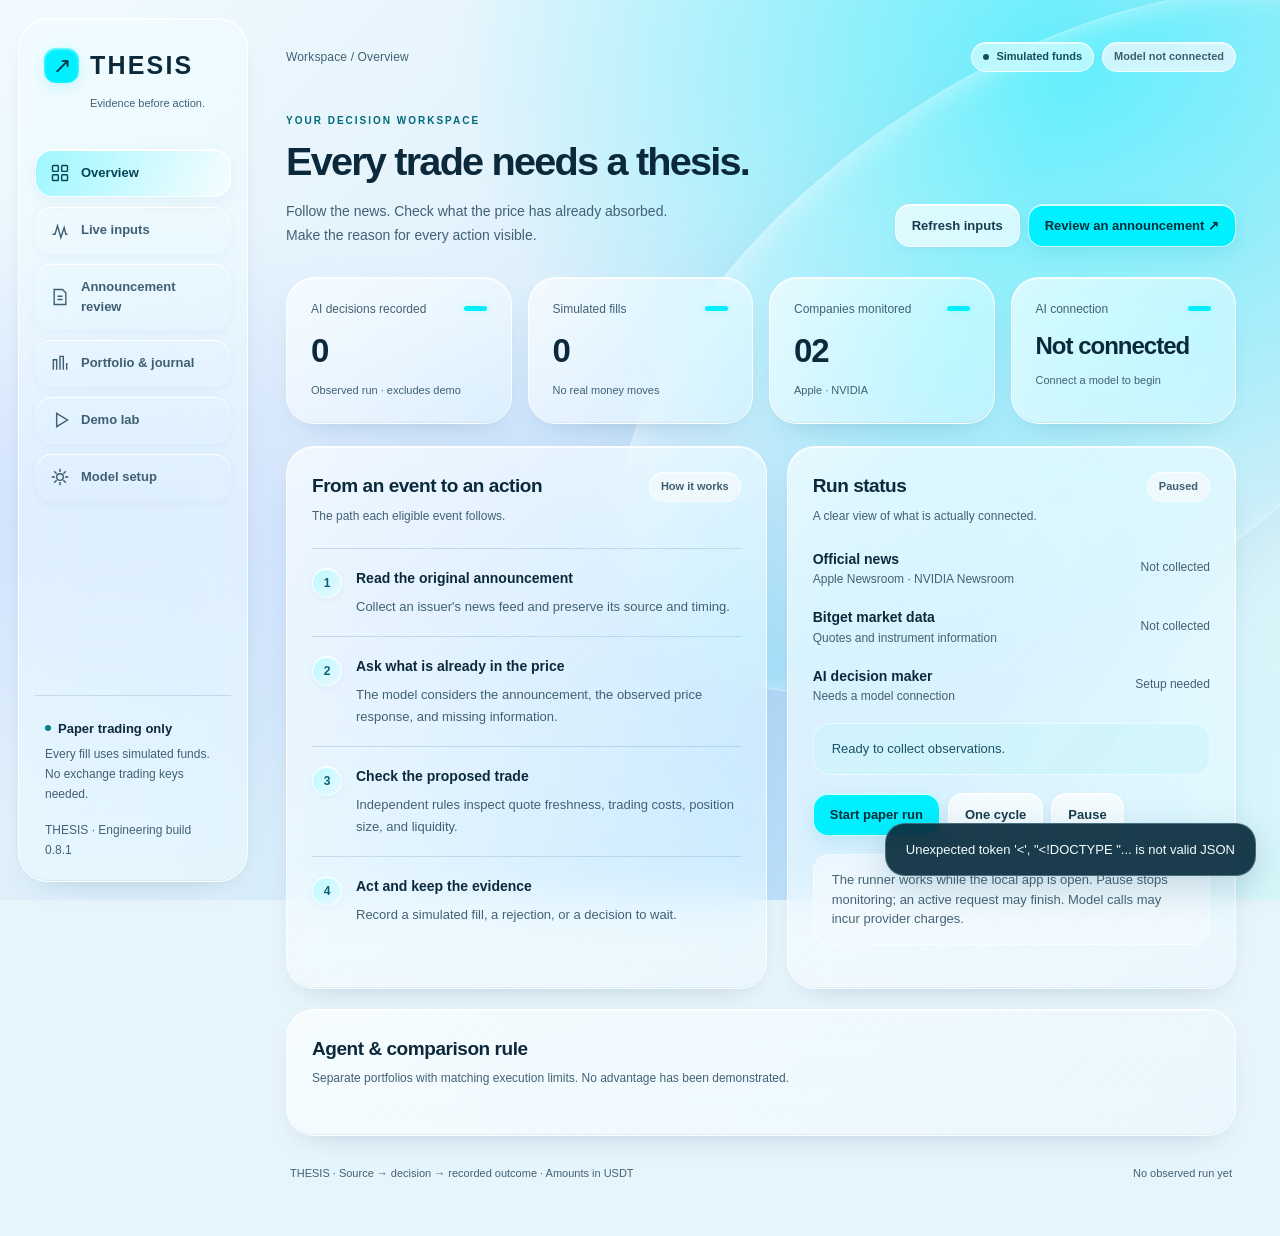
==== interface.html @ ea8057a7 "Publish THESIS 0.8.1 app, tests and setup documentation" ====
<!doctype html>
<html lang="en">
<head>
<meta charset="utf-8"><meta name="viewport" content="width=device-width, initial-scale=1">
<meta name="thesis-token" content="__THESIS_CSRF__">
<title>THESIS · Paper trading workspace</title>
<link rel="stylesheet" href="/research.css">
<link rel="stylesheet" href="/journal.css">
<style>
[hidden]{display:none!important}:root{--bg:#f5f6f2;--card:#fff;--ink:#19362d;--muted:#63756c;--line:#dce4db;--green:#215d47;--soft:#eaf2e7;--lime:#dcecac;--amber:#976214;--amber-bg:#fcf3df;--red:#ad4343;--radius:18px}*{box-sizing:border-box}body{margin:0;background:var(--bg);color:var(--ink);font:15px/1.5 -apple-system,BlinkMacSystemFont,"Segoe UI",sans-serif}button,input{font:inherit}button,a{touch-action:manipulation}button{cursor:pointer;border:1px solid var(--line);background:white;color:var(--ink);border-radius:10px;padding:10px 15px;font-weight:600;transition:background .15s,transform .15s}button:hover{background:var(--soft)}button:active{transform:translateY(1px)}button:disabled{cursor:not-allowed;opacity:.48}button.primary{background:var(--green);color:white;border-color:var(--green)}button.primary:hover{background:#164b38}button:focus-visible,a:focus-visible,input:focus-visible{outline:3px solid #77a976;outline-offset:3px}a{color:var(--green)}.shell{display:grid;grid-template-columns:226px minmax(0,1fr);min-height:100vh}.sidebar{padding:33px 21px;border-right:1px solid var(--line);display:flex;flex-direction:column;position:sticky;top:0;height:100vh;background:#f9faf6}.brand{font-size:26px;font-weight:800;letter-spacing:2px;display:flex;gap:10px;align-items:center}.brandmark{height:30px;width:30px;background:var(--green);border-radius:9px;display:grid;place-items:center;color:var(--lime);font-size:22px;font-weight:400;letter-spacing:-4px;padding-right:4px}.tagline{color:var(--muted);font-size:12px;margin:8px 0 43px 41px}.nav{display:flex;flex-direction:column;gap:8px}.nav button{display:flex;align-items:center;gap:11px;text-align:left;border:0;background:transparent;color:var(--muted);padding:12px}.nav button.active{background:var(--soft);color:var(--green)}.nav svg{width:19px;height:19px;fill:none;stroke:currentColor;stroke-width:1.7}.side-bottom{margin-top:auto;border-top:1px solid var(--line);padding-top:20px;font-size:12px;color:var(--muted)}.side-bottom strong{display:block;color:var(--ink);font-size:13px;margin-bottom:6px}.main{padding:29px 40px 45px;max-width:1500px;width:100%;margin:auto}.topbar{display:flex;justify-content:space-between;align-items:center;gap:15px;margin-bottom:32px;font-size:13px}.crumb{color:var(--muted)}.pills{display:flex;gap:9px;align-items:center;flex-wrap:wrap}.pill{display:inline-flex;align-items:center;gap:7px;padding:6px 10px;border-radius:99px;background:var(--soft);font-size:12px;font-weight:600;white-space:nowrap}.pill.neutral{background:#e9edE7;color:var(--muted)}.pill.warning{background:var(--amber-bg);color:var(--amber)}.dot{width:6px;height:6px;border-radius:50%;background:currentColor}.hero{display:flex;justify-content:space-between;align-items:flex-end;gap:24px;margin-bottom:28px}.eyebrow{font-size:11px;letter-spacing:1.5px;font-weight:700;text-transform:uppercase;color:var(--green);margin-bottom:9px}h1{font-size:34px;letter-spacing:-1.1px;line-height:1.15;margin:0 0 12px;font-weight:650}h2{font-size:18px;margin:0 0 6px;font-weight:650;letter-spacing:-.3px}h3{font-size:14px;margin:0 0 7px}p{margin:0}.sub{color:var(--muted);font-size:14px;max-width:660px}.actions{display:flex;gap:8px;flex-wrap:wrap}.grid{display:grid;gap:18px}.stats{grid-template-columns:repeat(4,minmax(0,1fr));margin-bottom:22px}.card{background:var(--card);border:1px solid var(--line);border-radius:var(--radius);padding:23px}.stat-label{font-size:12px;color:var(--muted);margin-bottom:11px}.stat-value{font-size:27px;letter-spacing:-.8px;line-height:1.1;font-weight:600}.stat-foot{color:var(--muted);font-size:11px;margin-top:10px}.two-col{grid-template-columns:1.1fr 1fr}.panel-title{display:flex;justify-content:space-between;align-items:flex-start;gap:12px;margin-bottom:20px}.small{font-size:12px;color:var(--muted)}.step{display:grid;grid-template-columns:30px 1fr;gap:12px;padding:15px 0;border-top:1px solid var(--line)}.step:first-of-type{border-top:0}.step-number{border-radius:50%;background:var(--soft);font-size:12px;width:26px;height:26px;display:grid;place-items:center;color:var(--green);font-weight:700}.step p{color:var(--muted);font-size:13px}.notice{background:var(--soft);padding:15px 18px;border-radius:12px;color:var(--green);font-size:13px;margin:18px 0}.notice.warning{color:var(--amber);background:var(--amber-bg)}.notice.plain{background:#f5f6f2;color:var(--muted)}.empty{padding:27px 12px;text-align:center;color:var(--muted);font-size:13px}.empty strong{color:var(--ink);display:block;font-size:15px;margin-bottom:7px}.divider{height:1px;background:var(--line);margin:18px 0}.inline-list{display:flex;flex-direction:column;gap:14px}.list-row{display:flex;justify-content:space-between;gap:15px;align-items:center}.list-row strong{font-size:14px}.list-row p{font-size:12px;color:var(--muted)}.tab-content{display:none}.tab-content.active{display:block}.market-grid{grid-template-columns:repeat(2,minmax(0,1fr));margin-bottom:20px}.market-name{display:flex;align-items:center;gap:12px}.ticker-icon{width:38px;height:38px;background:var(--soft);display:grid;place-items:center;border-radius:11px;font-size:15px;font-weight:700}.quote-row{display:flex;justify-content:space-between;margin:20px 0}.quote-label{font-size:11px;color:var(--muted);display:block}.quote-price{font-size:25px;letter-spacing:-.7px}.feed-item{display:grid;grid-template-columns:90px 1fr auto;gap:15px;padding:18px 0;border-top:1px solid var(--line);align-items:start}.feed-item a{font-size:14px;font-weight:600;text-decoration:none}.feed-item a:hover{text-decoration:underline}.feed-item p{font-size:12px;color:var(--muted);margin-top:4px}.feed-time{font-size:11px;color:var(--muted);text-align:right;max-width:140px}.demo-layout{grid-template-columns:270px minmax(0,1fr)}.scenario-list{padding:12px;align-self:start}.scenario{width:100%;text-align:left;background:transparent;border:0;border-radius:12px;padding:15px;margin-bottom:4px;display:flex;gap:12px;align-items:flex-start;font-weight:400}.scenario.active{background:var(--soft)}.scenario-index{color:var(--muted);font-size:11px;margin-top:3px}.scenario strong{font-size:13px;display:block}.scenario span.state{font-size:11px;color:var(--muted)}.demo-detail{min-height:430px}.decision-head{display:flex;gap:10px;align-items:center;margin:18px 0}.decision-word{font-size:33px;letter-spacing:-1px;font-weight:650}.demo-note{font-size:14px;color:var(--muted);max-width:630px}.evidence-line{border-top:1px solid var(--line);padding:15px 0;display:grid;grid-template-columns:125px 1fr;gap:18px;font-size:13px}.evidence-line .label{color:var(--muted)}.demo-metrics{grid-template-columns:repeat(3,minmax(0,1fr));margin-top:18px}.metric-mini{background:#f7f9f4;border-radius:12px;padding:16px}.metric-mini span{display:block;color:var(--muted);font-size:11px;margin-bottom:6px}.metric-mini strong{font-size:19px;font-weight:600;letter-spacing:-.4px}.setup-grid{grid-template-columns:1.1fr .9fr}.field{margin:19px 0}.field label{display:block;font-size:13px;font-weight:600;margin-bottom:7px}.field input{width:100%;background:#fafbf8;border:1px solid var(--line);border-radius:10px;padding:12px 13px;color:var(--ink);font-size:13px}.field small{display:block;margin-top:6px;color:var(--muted);font-size:11px}.help-list{padding-left:20px;margin:17px 0;color:var(--muted);font-size:13px}.help-list li{margin:13px 0}.table-wrap{overflow:auto}table{width:100%;border-collapse:collapse;font-size:12px}th{text-align:left;color:var(--muted);font-weight:500;padding:12px 8px;border-bottom:1px solid var(--line)}td{padding:14px 8px;border-bottom:1px solid #eef1ec}tbody tr:last-child td{border-bottom:0}code{font-size:12px;background:var(--soft);padding:3px 6px;border-radius:5px;overflow-wrap:anywhere}.footer{margin-top:27px;font-size:11px;display:flex;justify-content:space-between;gap:20px;color:var(--muted)}#toast{position:fixed;bottom:24px;right:24px;background:var(--ink);color:white;border-radius:13px;max-width:420px;padding:16px 20px;box-shadow:0 8px 40px #102f2422;display:none;z-index:4;font-size:13px}.connection-state{display:flex;align-items:center;gap:10px}.spinner{width:13px;height:13px;border:2px solid var(--line);border-top-color:var(--green);border-radius:50%;animation:spin .8s linear infinite}@keyframes spin{to{transform:rotate(360deg)}}@media(max-width:1100px){.shell{grid-template-columns:190px 1fr}.main{padding:25px}.sidebar{padding:30px 14px}.hero{align-items:flex-start;flex-direction:column}.stats{grid-template-columns:repeat(2,1fr)}.demo-layout{grid-template-columns:230px minmax(0,1fr)}.two-col,.setup-grid{grid-template-columns:1fr}}@media(max-width:760px){.shell{display:block}.sidebar{height:auto;position:static;padding:18px;border-right:0;border-bottom:1px solid var(--line)}.brand{font-size:22px}.tagline,.side-bottom{display:none}.nav{flex-direction:row;margin-top:15px;overflow:auto}.nav button{padding:9px 12px;white-space:nowrap;font-size:12px}.nav svg{display:none}.main{padding:22px 17px}.topbar{margin-bottom:25px}.crumb{display:none}h1{font-size:29px}.card{padding:18px}.market-grid,.demo-layout{grid-template-columns:1fr}.scenario-list{display:flex;overflow:auto;padding:7px}.scenario{min-width:180px;margin:0}.feed-item{grid-template-columns:1fr;gap:6px}.feed-time{text-align:left;max-width:none}.demo-metrics{grid-template-columns:1fr 1fr}.evidence-line{grid-template-columns:100px 1fr}.footer{flex-direction:column;gap:8px}.stat-value{font-size:23px}}@media(prefers-reduced-motion:reduce){*{animation:none!important;transition:none!important}}
</style>
<style id="thesis-liquid-glass">
/* THESIS 0.6.3 — Bitget cyan / liquid glass presentation layer. */
:root {
  color-scheme: light;
  --brand-cyan: #00f0ff;
  --bg: #e6f4fb;
  --card: #edf8fc;
  --ink: #0c293b;
  --muted: #426174;
  --line: rgba(53, 109, 142, .19);
  --green: #006b7d;
  --soft: rgba(0, 240, 255, .10);
  --lime: #00f0ff;
  --amber: #805012;
  --amber-bg: #fff3d8;
  --red: #a83349;
  --radius: 28px;
  --glass-shadow: 0 12px 32px -22px rgba(15, 74, 111, .40),
                  inset 0 1px 0 rgba(255, 255, 255, .95),
                  inset 0 -1px 0 rgba(120, 169, 191, .15);
}
html { min-height: 100%; scroll-behavior: smooth; overflow-x: clip; }
body { position: relative; isolation: isolate; min-height: 100vh; background: var(--bg); -webkit-font-smoothing: antialiased; }
body::before {
  content: ""; position: fixed; inset: 0; z-index: -2; pointer-events: none;
  background:
    radial-gradient(ellipse at 82% 5%, rgba(0,240,255,.52) 0, transparent 40%),
    radial-gradient(ellipse at 58% 84%, rgba(108,172,249,.35) 0, transparent 52%),
    radial-gradient(ellipse at 5% 58%, rgba(188,207,255,.48) 0, transparent 42%),
    linear-gradient(135deg, #f2fbff 0%, #dceefa 46%, #d8f7fa 100%);
}
body::after {
  content: ""; position: fixed; width: 76vw; height: 42vw;
  left: 44vw; top: 8vh; border-radius: 50%; transform: rotate(-34deg);
  border: 1px solid rgba(255,255,255,.50);
  background: linear-gradient(150deg, rgba(255,255,255,.39), rgba(0,240,255,.10) 40%, rgba(76,157,239,.10));
  box-shadow: inset 0 4px 28px rgba(255,255,255,.40), 0 18px 70px rgba(87,171,210,.15);
  z-index: -1; pointer-events: none;
}
::selection { background: #9afaff; color: #002735; }
.shell { padding: 18px; grid-template-columns: 230px minmax(0,1fr); gap: 12px; }
.sidebar {
  top: 18px; height: calc(100vh - 36px); padding: 28px 16px 20px;
  border: 1px solid rgba(255,255,255,.86); border-radius: 30px;
  background: #edf8fc; box-shadow: var(--glass-shadow); overflow-y: auto;
}
.brand { font-size: 25px; letter-spacing: 2.2px; padding: 0 8px; }
.brandmark {
  width: 37px; height: 37px; border-radius: 13px; padding: 0 3px 0 0;
  color: #003446; background: var(--brand-cyan); letter-spacing: -3px;
  border: 1px solid rgba(255,255,255,.82);
  box-shadow: inset 0 1px 3px #ffffffb0, 0 5px 15px #00c9df25;
}
.tagline { margin: 10px 0 38px 55px; font-size: 11px; }
.nav { gap: 9px; }
.nav button {
  min-height: 48px; padding: 13px 14px; border-radius: 17px;
  border: 1px solid transparent; font-size: 13px; color: #405f72;
  transition: background .16s, box-shadow .16s, color .16s;
}
.nav button:hover { background: rgba(255,255,255,.42); color: var(--ink); }
.nav button.active {
  background: linear-gradient(115deg, rgba(0,240,255,.34), rgba(255,255,255,.55));
  color: #064456; border-color: rgba(255,255,255,.94);
  box-shadow: 0 5px 15px #528dac16, inset 0 1px 0 #fff;
}
.nav svg { width: 20px; height: 20px; flex-shrink: 0; }
.side-bottom { margin-top: auto; padding: 22px 10px 0; line-height: 1.65; }
.side-bottom strong::before { content: ""; display: inline-block; width: 6px; height: 6px; background: #007e8a; border-radius: 50%; margin: 0 7px 2px 0; }
.main { min-width: 0; padding: 20px 26px 34px; max-width: 1500px; align-self: start; }
.topbar { margin: 0 0 37px; min-height: 38px; }
.crumb { font-size: 12px; letter-spacing: .15px; }
.pills { gap: 8px; }
.pill {
  background: rgba(215,252,255,.70); color: #164d5d;
  border: 1px solid rgba(255,255,255,.80); box-shadow: inset 0 1px 0 #ffffff90;
  padding: 6px 11px; font-size: 11px; line-height: 1.4;
}
.pill.neutral { background: rgba(240,248,253,.74); color: #405e71; }
.pill.warning { background: #fff0d2; color: #805012; border-color: #fff9e9; }
.hero { margin-bottom: 30px; gap: 22px; }
.hero .actions { flex-shrink: 0; }
.hero > div:first-child { min-width: 0; }
.eyebrow { color: #00697b; letter-spacing: 2px; font-size: 10px; margin-bottom: 12px; }
h1 { font-size: clamp(32px, 3.1vw, 47px); font-weight: 700; letter-spacing: -1.8px; line-height: 1.08; margin-bottom: 17px; }
h2 { font-size: 19px; font-weight: 650; letter-spacing: -.45px; }
h3 { font-weight: 650; }
.sub { line-height: 1.7; font-size: 14px; }
button {
  min-height: 43px; border: 1px solid rgba(255,255,255,.90); border-radius: 15px;
  background: rgba(255,255,255,.67); color: #163b4e;
  padding: 11px 16px; font-size: 13px;
  box-shadow: 0 3px 9px #2b648b0d, inset 0 1px 0 #fff;
  transition: background .16s, box-shadow .16s, transform .16s;
}
button:hover { background: rgba(255,255,255,.93); box-shadow: 0 5px 14px #2b648b16, inset 0 1px 0 #fff; }
button.primary {
  background: var(--brand-cyan); color: #002e3c; border-color: rgba(255,255,255,.78);
  box-shadow: 0 6px 20px #00a8bd26, inset 0 1px 0 #ffffffdd;
}
button.primary:hover { background: #65f6ff; box-shadow: 0 8px 24px #00b9ce38, inset 0 1px 0 white; }
button:disabled { opacity: .53; box-shadow: none; }
button:focus-visible, a:focus-visible, input:focus-visible, select:focus-visible,
.review-picker select:focus-visible, summary:focus-visible {
  outline: 3px solid #007b98; outline-offset: 4px;
}
.card {
  min-width: 0;
  background: var(--card); border: 1px solid rgba(255,255,255,.84);
  padding: 25px; border-radius: var(--radius); box-shadow: var(--glass-shadow);
}
.stats { gap: 16px; margin-bottom: 22px; }
.stats .card { padding: 22px 24px; min-height: 147px; position: relative; }
.stats .card::after {
  content: ""; width: 23px; height: 5px; border-radius: 9px; position: absolute;
  right: 24px; top: 28px; background: var(--brand-cyan);
  box-shadow: 0 0 0 4px #00f0ff0a;
}
.stat-label { font-size: 12px; margin-bottom: 15px; padding-right: 32px; }
.stat-value { font-size: 33px; font-weight: 650; letter-spacing: -1px; font-variant-numeric: tabular-nums; }
.stat-foot { font-size: 11px; margin-top: 12px; }
.two-col { grid-template-columns: 1.07fr 1fr; gap: 20px; }
.panel-title { margin-bottom: 21px; }
.step { padding: 19px 0; grid-template-columns: 32px 1fr; gap: 12px; }
.step:last-child { padding-bottom: 2px; }
.step-number {
  width: 30px; height: 30px; border: 1px solid #ffffffd9;
  background: linear-gradient(135deg,#a8faffc0,#eafaffb3); color: #086277;
  box-shadow: inset 0 1px 0 white,0 2px 7px #1260830d;
}
.step p { line-height: 1.65; }
.notice { border: 1px solid #ffffff92; background: #c8f5fa91; border-radius: 17px; color: #19536a; }
.notice.plain { background: rgba(244,250,255,.66); color: #476375; }
.notice.warning, .review-error { background: #fff3dc; color: var(--amber); border-color: #fff8e9; }
.list-row { gap: 18px; }
.inline-list { gap: 18px; }
.small { line-height: 1.65; }
.empty { line-height: 1.7; }
.ticker-icon {
  width: 44px; height: 44px; border-radius: 16px; color: #0a5366;
  background: linear-gradient(140deg, #d6fdff, #ffffff91); border: 1px solid #ffffffdb;
  box-shadow: inset 0 1px 0 white, 0 3px 12px #207da012;
}
.quote-price { font-size: 29px; font-weight: 600; font-variant-numeric: tabular-nums; }
.feed-item a { color: #075d75; }
.feed-item { padding: 20px 0; }
.scenario-list { padding: 10px; }
.scenario { border: 1px solid transparent; box-shadow: none; border-radius: 19px; }
.scenario.active { background: #c4f9ff90; border-color: white; box-shadow: inset 0 1px 0 white; }
.scenario:hover { background: #ffffff90; }
.metric-mini { border: 1px solid #ffffffc4; background: #f0faff86; border-radius: 18px; }
.field input, .review-picker select, .journal-filters select {
  border-radius: 15px; border: 1px solid #aac9db; background: rgba(251,254,255,.81);
  box-shadow: inset 0 2px 4px #27688b05, 0 1px 0 #ffffffb3; color: var(--ink);
}
.field input { padding: 13px 15px; }
select option { color: #0c293b; background: #f6fcff; }
input::placeholder { color: #547186; opacity: 1; }
input:disabled { color: #526c7b; opacity: .8; }
th { color: #405f72; font-size: 11px; letter-spacing: .2px; }
td { border-bottom-color: var(--line); }
tbody tr:hover { background: rgba(232,253,255,.38); }
code { background: #e0f5fb; color: #164257; }
.table-wrap { border-radius: 14px; }
.review-layout { gap: 20px; }
.review-result { padding: 0; }
.review-result-top {
  padding: 29px; background: linear-gradient(125deg,rgba(164,249,255,.40),rgba(247,253,255,.52));
  border-bottom-color: rgba(255,255,255,.95);
}
.review-result-top h2 { font-size: 28px; margin: 15px 0 12px; letter-spacing: -.8px; }
.review-result-body { padding: 28px; }
.review-fact { background: #ffffff63; border: 1px solid #ffffffd9; border-radius: 19px; padding: 17px; }
.review-fact strong { font-size: 25px; font-variant-numeric: tabular-nums; }
.review-history { padding: 23px 18px; }
.review-history button { border: 1px solid #ffffffdb; border-radius: 17px; background: #ffffff63; box-shadow: inset 0 1px 0 white; padding: 15px 13px; }
.review-history button.selected { background: linear-gradient(130deg,#99f7ff69,#eefaffb0); border-color: #54d7e4; }
.review-excerpt { background: #e2faff91; border-left: 3px solid #0095a8; border-radius: 0 14px 14px 0; padding: 16px 18px; }
.review-refs a { background: #c7f5fa; color: #065369; border-radius: 7px; padding: 3px 7px; }
.review-challenge { background: #fff7e7; border-color: #e9d6b8; border-radius: 18px; }
.review-check .check-pass { color: #007585; }
.review-empty { padding: 32px; }
.review-empty-steps { color: #006b7d; }
.review-details summary { padding: 5px 0; }
.journal-filters { gap: 18px; margin-top: 8px; }
.journal-equity { font-size: 37px; font-variant-numeric: tabular-nums; }
.journal-body pre { background: #e8f6fc; }
.footer { font-size: 11px; padding: 2px 4px; }
#toast { background: #092c3deb; border: 1px solid #84bac766; color: #f3fdff; border-radius: 20px; box-shadow: 0 12px 36px #0a466130; }
.spinner { border-color: #bedfe8; border-top-color: #007b90; }
@supports ((backdrop-filter: blur(1px)) or (-webkit-backdrop-filter: blur(1px))) {
  .sidebar { background: rgba(246,253,255,.43); -webkit-backdrop-filter: blur(30px) saturate(1.45); backdrop-filter: blur(30px) saturate(1.45); }
  .card { background: linear-gradient(135deg,rgba(255,255,255,.67),rgba(244,252,255,.38)); -webkit-backdrop-filter: blur(22px) saturate(1.3); backdrop-filter: blur(22px) saturate(1.3); }
  .pill { -webkit-backdrop-filter: blur(12px); backdrop-filter: blur(12px); }
}
@media (min-width:1600px) { .main { padding: 23px 38px 42px; } .hero { margin-top: 9px; margin-bottom: 34px; } }
@media (max-width:1200px) {
  .shell { grid-template-columns: 210px minmax(0,1fr); gap: 4px; }
  .main { padding: 18px 20px 30px; }
  .hero { flex-direction: column; align-items: flex-start; gap: 18px; }
  h1 { font-size: 38px; }
  .tagline { margin-left: 50px; }
  .brand { padding: 0 3px; }
}
@media (max-width:1100px) {
  .two-col { grid-template-columns: 1fr; }
  .stats { grid-template-columns: repeat(2,minmax(0,1fr)); }
  .stats .card { min-height: 135px; }
}
@media (max-width:760px) {
  body::after { width: 110vw; height: 130vw; left: 35vw; top: 18vh; }
  .shell { display: block; padding: 12px; }
  .sidebar { position: relative; top: 0; height: auto; padding: 17px 14px 10px; border-radius: 25px; overflow: hidden; }
  .brand { font-size: 22px; padding: 0 5px; }
  .brandmark { width: 32px; height: 32px; border-radius: 11px; }
  .nav { flex-direction: row; margin-top: 15px; gap: 6px; padding: 0 1px 6px; overflow-x: auto; scrollbar-width: thin; }
  .nav button, .nav button[data-tab=research] { min-height: 40px; padding: 10px 13px; font-size: 12px; border-radius: 14px; flex-shrink: 0; }
  .nav svg { display: none; }
  .main { padding: 24px 3px 25px; }
  .topbar { margin-bottom: 26px; }
  .pills { gap: 6px; }
  .pill { font-size: 10px; padding: 6px 9px; }
  .hero { gap: 18px; margin-bottom: 23px; }
  h1 { font-size: 34px; line-height: 1.12; letter-spacing: -1.3px; }
  .eyebrow { letter-spacing: 1.5px; font-size: 9px; }
  .sub { font-size: 13px; }
  .actions { gap: 8px; }
  button { font-size: 12px; padding: 11px 14px; }
  .card { padding: 20px; border-radius: 25px; }
  .stats { gap: 12px; }
  .stats .card { padding: 18px 17px; min-height: 137px; }
  .stats .card::after { width: 14px; right: 17px; top: 24px; height: 4px; }
  .stat-label { font-size: 11px; padding-right: 18px; min-height: 32px; margin-bottom: 6px; }
  .stat-value { font-size: 29px; }
  #model-state { font-size: 20px !important; overflow-wrap: anywhere; }
  .stat-foot { font-size: 10px; }
  .market-grid, .demo-layout { grid-template-columns: 1fr; }
  .scenario-list { padding: 8px; }
  .scenario { min-width: 180px; }
  .review-empty { padding: 24px; }
  .review-result { padding: 0; }
  .review-result-top, .review-result-body { padding: 21px; }
  .review-result-top h2 { font-size: 25px; }
  .review-fact { padding: 16px; }
  .review-facts { grid-template-columns: 1fr; }
  .review-picker { flex-direction: column; }
  .review-picker select { width: 100%; }
  .review-history { padding: 20px; }
  .feed-item { grid-template-columns: 1fr; }
  .journal-filters select { width: 100%; }
  .journal-filters label { flex: 1; min-width: 140px; }
  .journal-equity { font-size: 32px; }
  #toast { left: 16px; right: 16px; bottom: 16px; max-width: none; }
}
@media (prefers-reduced-transparency: reduce) {
  body::before, body::after { display: none; }
  .sidebar, .card, .pill { -webkit-backdrop-filter: none; backdrop-filter: none; background: #f3faff; }
  .nav button.active { background: #b8f8ff; }
}
@media (prefers-reduced-motion: reduce) { html { scroll-behavior: auto; } }
@media (forced-colors: active) {
  body::before, body::after, .stats .card::after { display: none; }
  .sidebar, .card, .pill, button { box-shadow: none; -webkit-backdrop-filter: none; backdrop-filter: none; border: 1px solid CanvasText; }
}

</style>
<style id="thesis-search-and-buttons">
/* Announcement search and tactile controls — THESIS 0.6.4. */
.review-search-form { margin: 18px 0 20px; }
.review-search-form > label { display: block; margin-bottom: 8px; }
.review-search-row { display: flex; flex-wrap: wrap; gap: 10px; align-items: stretch; }
.review-search-field { display: flex; align-items: center; gap: 10px; flex: 1 1 260px; min-width: 0; padding: 0 14px; border: 1px solid #aac9db; border-radius: 16px; background: rgba(251,254,255,.81); box-shadow: inset 0 2px 4px #27688b05, 0 1px 0 #ffffffb3; }
.review-search-field svg { width: 18px; height: 18px; flex-shrink: 0; fill: none; stroke: #426174; stroke-width: 1.8; stroke-linecap: round; }
.review-search-field input { width: 100%; min-width: 0; min-height: 47px; padding: 12px 0; border: 0; border-radius: 6px; background: transparent; color: var(--ink); font: inherit; font-size: 14px; }
.review-search-field:focus-within { border-color: #007b98; box-shadow: 0 0 0 3px #00bbd127; }
.review-search-field input:focus-visible { outline: 2px solid #007b98; outline-offset: 2px; }
#review-search-status { margin-top: 9px; }
button { transition: transform .16s ease, box-shadow .16s ease, background .16s ease; }
.nav button { transition: transform .16s ease, box-shadow .16s ease, background .16s ease, color .16s ease; }
button:not(:disabled):focus-visible { box-shadow: 0 6px 15px rgba(10,76,104,.20), inset 0 1px 0 rgba(255,255,255,.92); }
@media (hover: hover) and (pointer: fine) {
  button:not(:disabled):hover { transform: translateY(-3px); box-shadow: 0 9px 18px -5px rgba(10,76,104,.30), 0 3px 6px rgba(10,76,104,.08), inset 0 1px 0 rgba(255,255,255,.98); }
  button.primary:not(:disabled):hover { box-shadow: 0 10px 22px -5px rgba(0,130,153,.38), 0 3px 8px rgba(0,180,207,.16), inset 0 1px 0 white; }
}
button:not(:disabled):active, button.primary:not(:disabled):active { transform: translateY(1px) scale(.985); box-shadow: 0 1px 3px rgba(10,76,104,.13), inset 0 2px 4px rgba(10,76,104,.13); }
button:disabled { transform: none; box-shadow: none; }
@media (max-width:600px) { .review-search-field { flex-basis: 100%; } .review-search-field input { font-size: 16px; } }
@media (prefers-reduced-motion:reduce) { button:not(:disabled):hover, button:not(:disabled):active { transform: none; } }
@media (forced-colors:active) { .review-search-field { background: Canvas; border-color: CanvasText; box-shadow: none; } .review-search-field svg { stroke: CanvasText; } button:not(:disabled):hover, button:not(:disabled):active, button:not(:disabled):focus-visible { box-shadow: none; } }
</style>
</head>
<body>
<div class="shell">
<aside class="sidebar"><div class="brand"><div class="brandmark">↗</div>THESIS</div><div class="tagline">Evidence before action.</div>
<nav class="nav" aria-label="Workspace navigation">
<button data-tab="overview" class="active"><svg viewBox="0 0 24 24"><rect x="3" y="3" width="7" height="7" rx="1"/><rect x="14" y="3" width="7" height="7" rx="1"/><rect x="3" y="14" width="7" height="7" rx="1"/><rect x="14" y="14" width="7" height="7" rx="1"/></svg>Overview</button>
<button data-tab="inputs"><svg viewBox="0 0 24 24"><path d="M3 17h3l3-10 4 14 4-12 2 8h2"/></svg>Live inputs</button>
<button data-tab="research"><svg viewBox="0 0 24 24"><path d="M5 3h10l4 4v14H5zM9 11h6M9 15h6"/></svg>Announcement review</button>
<button data-tab="journal"><svg viewBox="0 0 24 24"><path d="M4 20V8h4v12m4 0V4h4v16m4 0V12"/></svg>Portfolio & journal</button>
<button data-tab="demo"><svg viewBox="0 0 24 24"><path d="m8 4 13 8-13 8Z"/></svg>Demo lab</button>
<button data-tab="setup"><svg viewBox="0 0 24 24"><circle cx="12" cy="12" r="4"/><path d="M12 2v4m0 12v4M2 12h4m12 0h4M5 5l3 3m8 8 3 3M5 19l3-3M16 8l3-3"/></svg>Model setup</button>
</nav><div class="side-bottom"><strong>Paper trading only</strong>Every fill uses simulated funds.<br>No exchange trading keys needed.<div style="margin-top:17px">THESIS · Engineering build 0.8.1</div></div></aside>
<main class="main">
<div class="topbar"><span class="crumb">Workspace / <span id="current-page">Overview</span></span><div class="pills"><span class="pill neutral" id="preview-label" hidden>Saved preview</span><span class="pill"><span class="dot"></span>Simulated funds</span><span class="pill neutral" id="model-pill">Model not connected</span></div></div>
<section id="overview" class="tab-content active">
<div class="hero"><div><div class="eyebrow">Your decision workspace</div><h1>Every trade needs a thesis.</h1><p class="sub">Follow the news. Check what the price has already absorbed.<br>Make the reason for every action visible.</p></div><div class="actions"><button id="overview-observe" onclick="act('observe')">Refresh inputs</button><button class="primary" onclick="go('research')">Review an announcement <span aria-hidden="true">↗</span></button></div></div>
<div class="grid stats"><div class="card"><div class="stat-label">AI decisions recorded</div><div class="stat-value" id="count-decisions">0</div><div class="stat-foot">Observed run · excludes demo</div></div><div class="card"><div class="stat-label">Simulated fills</div><div class="stat-value" id="count-fills">0</div><div class="stat-foot">No real money moves</div></div><div class="card"><div class="stat-label">Companies monitored</div><div class="stat-value">02</div><div class="stat-foot">Apple · NVIDIA</div></div><div class="card"><div class="stat-label">AI connection</div><div class="stat-value" id="model-state" style="font-size:24px">Not connected</div><div class="stat-foot" id="model-foot">Connect a model to begin</div></div></div>
<div class="grid two-col"><div class="card"><div class="panel-title"><div><h2>From an event to an action</h2><p class="small">The path each eligible event follows.</p></div><span class="pill neutral">How it works</span></div>
<div class="step"><span class="step-number">1</span><div><h3>Read the original announcement</h3><p>Collect an issuer's news feed and preserve its source and timing.</p></div></div><div class="step"><span class="step-number">2</span><div><h3>Ask what is already in the price</h3><p>The model considers the announcement, the observed price response, and missing information.</p></div></div><div class="step"><span class="step-number">3</span><div><h3>Check the proposed trade</h3><p>Independent rules inspect quote freshness, trading costs, position size, and liquidity.</p></div></div><div class="step"><span class="step-number">4</span><div><h3>Act and keep the evidence</h3><p>Record a simulated fill, a rejection, or a decision to wait.</p></div></div></div>
<div class="card"><div class="panel-title"><div><h2>Run status</h2><p class="small">A clear view of what is actually connected.</p></div><span class="pill neutral" id="runner-pill">Paused</span></div><div class="inline-list"><div class="list-row"><div><strong>Official news</strong><p>Apple Newsroom · NVIDIA Newsroom</p></div><span id="news-state" class="small">Not collected</span></div><div class="list-row"><div><strong>Bitget market data</strong><p>Quotes and instrument information</p></div><span id="market-state" class="small">Not collected</span></div><div class="list-row"><div><strong>AI decision maker</strong><p id="provider-name">Needs a model connection</p></div><span id="provider-state" class="small">Setup needed</span></div></div><div class="notice" id="run-status">Ready to collect observations.</div><p class="small" id="run-error"></p><div class="actions" style="margin-top:18px"><button class="primary" id="start-btn" onclick="act('start')">Start paper run</button><button id="cycle-btn" onclick="act('cycle')">One cycle</button><button id="stop-btn" onclick="act('stop')">Pause</button></div><div class="notice plain">The runner works while the local app is open. Pause stops monitoring; an active request may finish. Model calls may incur provider charges.</div></div></div>
<div class="card" style="margin-top:20px"><div class="panel-title"><div><h2>Agent & comparison rule</h2><p class="small">Separate portfolios with matching execution limits. No advantage has been demonstrated.</p></div></div><div id="comparison"></div></div>
</section>
<section id="inputs" class="tab-content"><div class="hero"><div><div class="eyebrow">Original sources · observed prices</div><h1>The inputs behind a decision.</h1><p class="sub">Quote availability, publication times, and trading-session checks remain visible.</p></div><button class="primary" id="inputs-observe" onclick="act('observe')">Refresh inputs</button></div><div class="grid market-grid" id="markets"><div class="card empty">Collect observations to see the available quotes.</div></div><div class="card"><div class="panel-title"><div><h2>Issuer announcements</h2><p class="small">Only new, eligible events enter a paper cycle. Older items remain visible for context.</p></div><span class="pill neutral" id="event-count">0 events</span></div><div id="news"><div class="empty"><strong>No announcements collected yet.</strong>Choose “Refresh inputs” to contact the official news feeds.</div></div></div></section>
<section id="research" class="tab-content">
<div class="hero"><div><div class="eyebrow">Original announcement · Source evidence</div><h1>What does the news actually change?</h1><p class="sub">Read the source, assess what it changes, and choose the next evidence to investigate.</p></div><span class="pill">Research only</span></div>
<div class="card research-provider-card"><div class="panel-title"><div><h2>Research connection</h2><p class="small" id="groq-connection-state" role="status" aria-live="polite">Using the existing model.</p></div><span class="pill neutral">Research only</span></div>
<details id="groq-connection-details" open><summary>Set up Groq for source briefs and assessments</summary>
<form id="groq-form" class="groq-form" autocomplete="off"><div class="field"><label for="groq-key">Groq API key</label><input id="groq-key" type="password" required autocomplete="off" placeholder="Paste your Groq key" spellcheck="false"><small>The key stays in this app session and is cleared from this field after submission. Re-enter it after restarting THESIS.</small></div><button id="groq-connect" class="primary" type="submit">Use Groq for research</button><button id="groq-disconnect" type="button" hidden>Use existing model</button></form>
<p class="small">Groq receives the collected public issuer passages when you request a source brief or assessment. The paper decision model is separate. Keep your Groq account on the Free plan; THESIS cannot check or change billing.</p></details>
<p id="groq-pacing" class="small" role="status" aria-live="polite"></p></div>
<div class="card review-controls"><div class="panel-title"><div><h2>Choose an announcement</h2><p class="small">Older news can be reviewed here. Its original publication time stays visible.</p></div><button id="research-observe" onclick="act('observe')">Refresh news</button></div><form id="review-search-form" class="review-search-form" role="search" aria-label="Search collected announcements">
<label for="review-search" class="small">Find an announcement</label>
<div class="review-search-row">
<div class="review-search-field"><svg viewBox="0 0 24 24" aria-hidden="true"><circle cx="10.5" cy="10.5" r="6.5"/><path d="m16 16 4.5 4.5"/></svg><input id="review-search" type="search" placeholder="Search headline, company or symbol" autocomplete="off" aria-controls="review-event" aria-describedby="review-search-status"></div>
<button type="submit" class="primary" aria-controls="review-event">Search</button>
<button type="button" id="review-search-clear" aria-controls="review-event" hidden>Clear</button>
</div>
<p id="review-search-status" class="small" role="status" aria-live="polite" aria-atomic="true"></p>
</form>
<label class="small" for="review-event">Collected from Apple and NVIDIA's official feeds</label><div class="review-picker"><select id="review-event"><option value="">Refresh news to collect announcements</option></select><button class="primary" id="review-start" onclick="startReview()" disabled>Review with AI</button></div><p class="small" id="review-event-note"></p><div class="notice plain">Step 1: review the source. Step 2: use Assess evidence to ask what it changes, what could weaken the idea, and what to check next. Each step makes one model call. Research does not place trades.</div><div id="review-progress" class="notice" role="status" aria-live="polite" hidden></div></div>
<div id="review-displayed-note" class="notice plain" role="status" hidden></div>
<div class="review-layout"><div id="review-card"><div class="card review-empty"><div class="eyebrow">Evidence before action</div><h2>A useful answer can be “not enough evidence.”</h2><p class="sub">Choose an announcement and start a review. You will see what supports the idea, what challenges it, and what the model cannot conclude.</p><div class="review-empty-steps"><span>01 &nbsp; Read the source</span><span>02 &nbsp; Check the price response</span><span>03 &nbsp; Challenge the conclusion</span></div></div></div><aside class="card review-history"><h2>Saved reviews</h2><p class="small">Kept separately from paper trades.</p><div id="review-history"><p class="empty">No reviews yet.</p></div></aside></div>
</section>
<section id="journal" class="tab-content"><div class="hero"><div><div class="eyebrow">Simulated portfolios · Recorded decisions</div><h1>See what THESIS did, and why.</h1><p class="sub">Follow positions, costs and the evidence behind each outcome. Each instrument and decision maker has a separate account.</p></div><button id="export-run" class="primary">Export complete run ↗</button></div><p id="export-note" class="small"></p><div class="journal-filters"><label>Decision maker<select id="journal-kind"><option value="agent">THESIS agent</option><option value="benchmark">Comparison rule</option></select></label><label>Instrument<select id="journal-symbol"><option value="all">All instruments</option><option value="RAAPLUSDT">Apple · RAAPLUSDT</option><option value="RNVDAUSDT">NVIDIA · RNVDAUSDT</option></select></label></div><div id="journal-portfolios" class="journal-grid"></div><div class="card"><div class="panel-title"><div><h2>Decision journal</h2><p class="small">Latest 20 records per account. The export contains the complete history. Research reviews and scripted demos are separate.</p></div><span id="journal-count" class="pill neutral"></span></div><div id="journal-records"></div></div></section>
<section id="demo" class="tab-content"><div class="hero"><div><div class="eyebrow">Understand the decision process</div><h1>A trade is only one possible answer.</h1><p class="sub">Explore six situations through the same execution checks used by the paper engine.</p></div><span class="pill warning">Synthetic examples</span></div><div class="notice warning" style="margin-top:0">This lab uses scripted decisions and invented market inputs. It demonstrates software behavior, not AI reasoning or trading performance.</div><div class="grid demo-layout"><div class="card scenario-list" id="scenarios"></div><div class="card demo-detail" id="demo-detail"><div class="empty">Loading demonstration…</div></div></div></section>
<section id="setup" class="tab-content"><div class="hero"><div><div class="eyebrow">Connect the decision maker</div><h1>Give THESIS its AI connection.</h1><p class="sub">Use a model that supports JSON responses through a Chat Completions endpoint, such as Qwen.</p></div></div><div class="grid setup-grid"><form class="card" id="model-form"><h2>Paper decision model</h2><p class="small">The key stays in this local app's memory and is sent only to the endpoint you provide.</p><div class="field"><label for="endpoint">Provider endpoint</label><input id="endpoint" type="url" required value="http://127.0.0.1:11434/v1/chat/completions" placeholder="https://your-provider/…/chat/completions" autocomplete="off"><small>Online providers must use HTTPS. A local model may use <code>http://127.0.0.1:11434/v1/chat/completions</code>.</small></div><div class="field"><label for="model">Model name</label><input id="model" required value="qwen3:8b" autocomplete="off"></div><div class="field"><label for="api-key">API key</label><input id="api-key" type="password" required placeholder="Required online; blank for a local model" autocomplete="off"><small id="api-key-note">It is not saved to a file or browser storage. Restarting the app clears it.</small></div><button class="primary" type="submit" id="connect-btn">Connect & test</button><p class="small" style="margin-top:12px">This sends a small connection-test request. An online provider may charge; a local model uses your own computer.</p></form><div class="card"><h2>Start in three steps</h2><ol class="help-list"><li>Launch the downloaded project with <code>python3 launch.py</code> and open the local address it prints.</li><li>Connect an online model here, or run an OpenAI-compatible local model first and use its loopback endpoint.</li><li>Refresh the inputs. Once the data is eligible, run one paper cycle and inspect the result before starting continuous monitoring.</li></ol><div class="notice plain">No Bitget trading key is needed for the local simulator. Local-model HTTP is accepted only on your own computer; every other provider must use HTTPS.</div><h3 style="margin-top:24px">What remains to prove</h3><p class="small">The agent still needs genuine model-backed forward logs and a measured comparison against a simple rule. A working interface is not evidence of investment performance.</p></div></div></section>
<div class="footer"><span>THESIS · Source → decision → recorded outcome · Amounts in USDT</span><span id="last-updated">No observed run yet</span></div>
</main></div><div id="toast" role="status" aria-live="polite"></div>
<script>
const BOOT = /*BOOT*/null;
const isPreview = location.protocol === 'file:' || Boolean(BOOT);
const csrf = document.querySelector('meta[name="thesis-token"]').content;
let snapshot = null, demos = null, selected = 0;
const $ = id => document.getElementById(id);
const money = n => new Intl.NumberFormat('en-US',{minimumFractionDigits:2,maximumFractionDigits:2}).format(n || 0);
const esc = s => String(s ?? '').replace(/[&<>"']/g,c=>({'&':'&amp;','<':'&lt;','>':'&gt;','"':'&quot;',"'":'&#39;'}[c]));
const date = t => t ? new Date(t*1000).toLocaleString([], {month:'short',day:'numeric',hour:'2-digit',minute:'2-digit'}) : 'Not collected';
const stateLabel = s => ({paper_filled:'Simulated fill',blocked:'Blocked',held:'Wait',duplicate:'Already processed'}[s] || s);
function localEndpoint(value){try{const u=new URL(value);return u.protocol==='http:'&&['127.0.0.1','localhost','[::1]'].includes(u.hostname)}catch(e){return false}}
function updateKeyRequirement(){const local=localEndpoint($('endpoint').value);$('api-key').required=!local;$('api-key-note').textContent=local?'No API key is needed for a model running on this computer. Restarting the app clears any key entered here.':'It is not saved to a file or browser storage. Restarting the app clears it.'}
function go(tab){document.querySelectorAll('.tab-content').forEach(el=>el.classList.toggle('active',el.id===tab));document.querySelectorAll('[data-tab]').forEach(el=>el.classList.toggle('active',el.dataset.tab===tab));$('current-page').textContent=({overview:'Overview',inputs:'Live inputs',research:'Announcement review',journal:'Portfolio & journal',demo:'Demo lab',setup:'Model setup'})[tab];window.scrollTo(0,0)}
document.querySelectorAll('[data-tab]').forEach(b=>b.addEventListener('click',()=>go(b.dataset.tab)));
$('endpoint').addEventListener('input',updateKeyRequirement);updateKeyRequirement();
let toastTimer;function toast(text){$('toast').textContent=text;$('toast').style.display='block';clearTimeout(toastTimer);toastTimer=setTimeout(()=>$('toast').style.display='none',6000)}
async function api(path,data){const response=await fetch(path,data===undefined?{}:{method:'POST',headers:{'Content-Type':'application/json','X-Thesis-Token':csrf},body:JSON.stringify(data)});const result=await response.json();if(!response.ok)throw new Error(result.error || 'Request failed');return result}
async function act(name){if(isPreview){toast('This is a saved preview. Open the local app to collect data or connect a model.');return}try{await api('/api/'+name,{});await refresh();if(name==='observe')toast('Collecting news and market observations…')}catch(e){toast(e.message)}}
function renderStatus(data){snapshot=data;const agent=data.ledgers.filter(l=>l.kind==='agent');$('count-decisions').textContent=agent.reduce((a,l)=>a+l.summary.decisions,0);$('count-fills').textContent=agent.reduce((a,l)=>a+l.summary.fills,0);const connected=data.model.configured;$('model-state').textContent=connected?'Configured':'Not connected';$('model-foot').textContent=connected?data.model.name:'Connect a model to begin';$('model-pill').textContent=connected?'Model configured':'Model not connected';$('provider-name').textContent=connected?data.model.name:'Needs a model connection';$('provider-state').textContent=connected?'Configured':'Setup needed';$('news-state').textContent=data.events.length?data.events.length+' collected':'Not collected';$('market-state').textContent=Object.keys(data.markets).length+' available';$('run-status').textContent=data.status;$('run-error').textContent=data.error || '';$('runner-pill').textContent=data.running?'Monitoring':data.busy?'Working…':'Paused';$('last-updated').textContent=data.last_observed?(isPreview?'Saved observation · ':'Last collected · ')+date(data.last_observed):'No observed run yet';for(const id of ['start-btn','cycle-btn'])$(id).disabled=!connected || data.busy || isPreview;$('stop-btn').disabled=!data.running || isPreview;for(const id of ['overview-observe','inputs-observe'])$(id).disabled=data.busy || isPreview;renderMarkets(data);renderNews(data);renderComparison(data);if(typeof renderResearch==='function')renderResearch(data);if(typeof renderJournal==='function')renderJournal(data)}
function renderMarkets(data){const rows=Object.values(data.markets);if(!rows.length)return;const now=Date.now()/1000;$('markets').innerHTML=rows.map(m=>{const q=m.quote;const stale=now-q.timestamp>15;return `<div class="card"><div class="panel-title"><div class="market-name"><span class="ticker-icon">${esc(m.company[0])}</span><div><h2>${esc(m.company)}</h2><span class="small">${esc(m.symbol)}</span></div></div><span class="pill ${stale?'warning':'neutral'}">${isPreview?'Saved quote':stale?'Quote expired':'Recent quote'}</span></div><div class="quote-row"><div><span class="quote-label">Best bid</span><span class="quote-price">${money(q.bid)}</span></div><div><span class="quote-label">Best ask</span><span class="quote-price">${money(q.ask)}</span></div><div><span class="quote-label">Spread</span><span class="quote-price">${((q.ask-q.bid)/((q.ask+q.bid)/2)*10000).toFixed(1)}<span style="font-size:12px"> bps</span></span></div></div><div class="list-row small"><span>Displayed bid / ask size</span><span>${q.bid_size} / ${q.ask_size}</span></div><div class="notice ${m.session.tradable?'':'warning'}" style="margin-bottom:0">${esc(m.session.reason)}</div><p class="small" style="margin-top:12px">Observed ${date(q.collected_at || q.timestamp)}</p></div>`}).join('')}
function renderNews(data){$('event-count').textContent=data.events.length+' events';if(!data.events.length)return;$('news').innerHTML=data.events.map(e=>`<div class="feed-item"><span class="pill neutral">${e.symbol==='RAAPLUSDT'?'Apple':'NVIDIA'}</span><div><a href="${esc(e.url)}" target="_blank" rel="noopener noreferrer">${esc(e.title)} ↗</a><p>${esc(e.evidence_scope)} · ${Date.now()/1000-e.published_at>3600?'Outside the 1-hour entry window':'Within the event age window'}</p></div><div class="feed-time">Published ${date(e.published_at)}<br>Observed ${date(e.observed_at)}</div></div>`).join('')}
function renderComparison(data){const rows=data.ledgers;$('comparison').innerHTML=`<div class="table-wrap"><table><thead><tr><th>Instrument</th><th>Decision maker</th><th>Decisions</th><th>Fills</th><th>Paper equity</th><th>Charged fees</th><th></th></tr></thead><tbody>${rows.map(l=>`<tr><td>${esc(l.symbol)}</td><td>${l.kind==='agent'?'THESIS agent':'Fixed rule'}</td><td>${l.summary.decisions}</td><td>${l.summary.fills}</td><td>${money(l.summary.equity)}</td><td>${money(l.summary.fees)}</td><td>${!isPreview?`<a href="/api/export?symbol=${encodeURIComponent(l.symbol)}&kind=${l.kind}" target="_blank" rel="noopener">Record ↗</a>`:'—'}</td></tr>`).join('')}</tbody></table></div>`}
function renderDemo(){if(!demos)return;$('scenarios').innerHTML=demos.scenarios.map((s,i)=>`<button class="scenario ${i===selected?'active':''}" onclick="selectScenario(${i})"><span class="scenario-index">0${i+1}</span><span><strong>${esc(s.title)}</strong><span class="state">${stateLabel(s.result.status)}</span></span></button>`).join('');const s=demos.scenarios[selected],r=s.result,d=r.decision,q=r.packet.quote,f=r.fill;let action=r.status==='blocked'?'Blocked':d?.action==='hold'?'Wait':f?.side==='sell'?'Sell':'Buy';$('demo-detail').innerHTML=`<div class="panel-title"><div><div class="eyebrow">Scenario 0${selected+1} / 06</div><h2>${esc(s.title)}</h2></div><span class="pill ${r.status==='blocked'?'warning':'neutral'}">${stateLabel(r.status)}</span></div><div class="decision-head"><span class="decision-word">${action}</span><span class="pill neutral">DEMO_STOCK</span></div><p class="demo-note">${esc(s.note)}</p><div class="divider"></div><div class="evidence-line"><span class="label">The input</span><span>Synthetic issuer announcement; bid ${money(q.bid)}, ask ${money(q.ask)}.</span></div><div class="evidence-line"><span class="label">Decision basis</span><span>${esc(d?.thesis || 'Input validation prevented a decision from being accepted.')}</span></div><div class="evidence-line"><span class="label">Execution check</span><span>${esc(r.reason)}</span></div><div class="grid demo-metrics"><div class="metric-mini"><span>Fill value</span><strong>${f?money(f.notional):'No fill'}</strong></div><div class="metric-mini"><span>Fee charged</span><strong>${f?money(f.fee):'—'}</strong></div><div class="metric-mini"><span>Remaining holdings</span><strong>${r.after.quantity.toFixed(4)}</strong></div></div><p class="small" style="margin-top:20px">Each outcome was produced by the paper executor. The proposed decisions were scripted for this demonstration.</p>`}
function selectScenario(i){selected=i;renderDemo()}
async function refresh(){try{renderStatus(await api('/api/status'))}catch(e){if(!snapshot)toast('The local app is not reachable. Start python3 app.py to use the workspace.')}}
$('model-form').addEventListener('submit',async e=>{e.preventDefault();if(isPreview){toast('Connect a model in the local app, not in this saved preview.');return}const button=$('connect-btn');button.disabled=true;button.textContent='Testing connection…';try{await api('/api/model',{endpoint:$('endpoint').value,model:$('model').value,key:$('api-key').value});$('api-key').value='';toast('Model connected. Refresh the inputs and run one paper cycle.');await refresh();go('overview')}catch(err){toast(err.message)}finally{button.disabled=false;button.textContent='Connect & test'}});
(async()=>{if(isPreview){$('preview-label').hidden=false;$('connect-btn').disabled=true;for(const id of ['endpoint','model','api-key'])$(id).disabled=true;if(BOOT){renderStatus(BOOT.snapshot);demos=BOOT.demo;renderDemo();go('demo')}else{toast('Open this interface through python3 app.py.')}}else{await refresh();try{demos=await api('/api/demo');renderDemo()}catch(e){toast(e.message)}setInterval(refresh,5000)}})();
</script>
<script src="/research.js"></script>
<script src="/journal.js"></script>
</body></html>
---- research.css ----
.review-controls{margin-bottom:22px}.review-picker{display:flex;gap:12px;margin:10px 0 12px}.review-picker select{min-width:0;flex:1;padding:13px 14px;border:1px solid var(--line);border-radius:10px;background:#fafbf8;color:var(--ink);font:inherit;text-overflow:ellipsis}.review-picker select:focus-visible{outline:3px solid #77a976;outline-offset:3px}.review-picker button{flex-shrink:0}.review-layout{display:grid;grid-template-columns:minmax(0,1fr) 250px;gap:20px;align-items:start}.review-history h2{font-size:16px}.review-history button{display:block;width:100%;margin-top:14px;padding:13px 10px;text-align:left;font-weight:400;overflow-wrap:anywhere}.review-history button.selected{background:var(--soft);border-color:#7ea98d}.review-history button strong{display:block;font-size:12px;line-height:1.5;margin:6px 0}.review-history button small{display:block;color:var(--muted);font-size:11px}.review-empty{padding:34px;min-height:320px}.review-empty h2{font-size:25px;line-height:1.25;max-width:480px;margin:12px 0 16px}.review-empty-steps{display:flex;flex-direction:column;gap:12px;margin-top:30px;font-size:13px;color:var(--green)}.review-result{padding:0;overflow:hidden}.review-result-top{padding:26px;background:linear-gradient(135deg,#eef5e9,#f9fbf6);border-bottom:1px solid var(--line)}.review-result-top h2{font-size:25px;line-height:1.2;letter-spacing:-.6px;margin:12px 0}.review-result-top .sub{font-size:15px}.review-result-body{padding:25px}.review-meta{display:flex;gap:10px;flex-wrap:wrap;font-size:11px;color:var(--muted);margin-top:16px}.review-source-title{font-size:16px;font-weight:600;display:block;text-decoration:none;margin-bottom:8px}.review-source-title:hover{text-decoration:underline}.review-facts{display:grid;grid-template-columns:repeat(3,minmax(0,1fr));gap:10px;margin:20px 0}.review-fact{border:1px solid var(--line);border-radius:12px;padding:14px}.review-fact span{display:block;font-size:11px;color:var(--muted);margin-bottom:7px}.review-fact strong{font-size:22px;font-weight:600;letter-spacing:-.6px}.review-fact small{display:block;font-size:11px;color:var(--muted);margin-top:5px}.review-block{padding:20px 0;border-top:1px solid var(--line)}.review-block h3{font-size:14px;margin-bottom:10px}.review-block p{font-size:14px;line-height:1.7;overflow-wrap:anywhere}.review-block p+p{margin-top:12px}.review-block ul{padding-left:20px;font-size:13px;color:var(--muted);margin:8px 0}.review-block li{margin:8px 0}.review-refs{display:inline-flex;gap:5px;margin-left:6px;flex-wrap:wrap}.review-refs a{font-size:10px;text-decoration:none;padding:2px 6px;border-radius:5px;background:var(--soft);white-space:nowrap}.review-challenge{border:1px solid #e9dfc6;background:#fdfaf2;border-radius:12px;padding:18px;margin-bottom:20px}.review-challenge h3{color:var(--amber)}.review-check{display:grid;grid-template-columns:20px minmax(0,1fr);gap:8px;margin:12px 0;font-size:13px}.review-check .check-pass{color:var(--green)}.review-check .check-wait{color:var(--amber)}.review-check small{display:block;color:var(--muted);font-size:11px;margin-top:2px}.review-details{border-top:1px solid var(--line);padding-top:16px;margin-top:8px}.review-details summary{cursor:pointer;color:var(--green);font-size:13px;font-weight:600}.review-evidence-row{padding:16px 0;border-bottom:1px solid var(--line);scroll-margin-top:20px}.review-evidence-row h3{font-size:12px}.review-evidence-row p{font-size:12px;line-height:1.7;white-space:pre-wrap;overflow-wrap:anywhere;color:var(--muted)}.review-record-link{font-size:12px;display:inline-block;margin-top:18px}.review-error{border-left:3px solid var(--amber);padding:16px;background:var(--amber-bg);border-radius:8px}.review-layout #review-card{min-width:0}.review-history .empty{padding:20px 0}.review-progress-content{display:flex;align-items:center;gap:10px}.review-progress-content p{margin-top:4px}.review-result .pill{white-space:normal}.nav button[data-tab=research]{font-size:13px}.review-result-top .eyebrow{margin-bottom:12px}@media(max-width:1200px){.review-layout{grid-template-columns:minmax(0,1fr)}.review-history{order:2}.review-history #review-history{display:grid;grid-template-columns:repeat(2,minmax(0,1fr));gap:10px}}@media(max-width:760px){.review-picker{flex-direction:column}.review-picker select{width:100%;font-size:13px}.review-facts{grid-template-columns:1fr}.review-fact strong{font-size:21px}.review-result-top,.review-result-body{padding:20px}.review-empty{padding:24px}.review-history #review-history{grid-template-columns:1fr}.review-result-top h2{font-size:24px}}

.review-excerpt{margin:14px 0;padding:12px 16px;border-left:3px solid var(--green);background:var(--soft);font-size:13px;line-height:1.7;overflow-wrap:anywhere}.review-excerpt small{display:block;margin-top:8px;color:var(--muted);font-size:11px}.review-repeat{margin-top:22px;padding-top:18px;border-top:1px solid var(--line)}.review-repeat p{margin-top:10px}.review-result .notice details{margin-top:12px}.review-result .notice summary{cursor:pointer}

/* Saved-evidence assessment — 0.7.0 */
#review-displayed-note{margin:0 0 18px;line-height:1.6}
.assessment-panel{padding:22px;border:1px solid rgba(0,133,151,.30);border-radius:22px;background:linear-gradient(130deg,rgba(214,253,255,.85),rgba(255,255,255,.70));margin-bottom:26px;box-shadow:0 10px 28px rgba(0,95,132,.08)}
.assessment-panel h2{font-size:25px;line-height:1.2;margin:10px 0 14px}.assessment-panel h3{font-size:15px;margin:0 0 10px}.assessment-panel p{font-size:14px;line-height:1.7;overflow-wrap:anywhere;margin:9px 0}.assessment-panel .small{font-size:12px}.assessment-panel button{margin:10px 0}.assessment-claim{border-top:1px solid rgba(0,97,124,.14);padding-top:18px;margin-top:18px}.assessment-tags{margin:20px 0 0;flex-wrap:wrap}.assessment-citations{margin:12px 0}.assessment-citations summary{cursor:pointer;font-size:13px;color:#00657a;font-weight:600}.assessment-citations .review-excerpt{background:rgba(255,255,255,.75)}
@media(max-width:600px){.assessment-panel{padding:17px}.assessment-panel h2{font-size:23px}}
@media(forced-colors:active){.assessment-panel{background:Canvas;border-color:CanvasText}.assessment-citations summary{color:LinkText}}

/* 0.8.0: glass research connection and inspectable condition links. */
.research-provider-card{margin-bottom:22px}.research-provider-card details>summary{cursor:pointer;font-size:14px;font-weight:600;padding:6px 0}.groq-form{display:flex;align-items:center;gap:14px;flex-wrap:wrap}.groq-form .field{flex:1;min-width:220px}.groq-form .field input{width:100%;box-sizing:border-box}.groq-form button{flex-shrink:0}.condition-mappings,.assessment-source{margin:24px 0}.condition-row{padding:18px;border:1px solid rgba(255,255,255,.9);border-radius:20px;background:rgba(255,255,255,.44);margin:14px 0;box-shadow:0 6px 18px rgba(14,77,95,.06)}.condition-pair{display:grid;grid-template-columns:minmax(0,1fr) minmax(0,1fr) auto;gap:20px;align-items:start}.condition-pair strong{display:block;overflow-wrap:anywhere;margin-top:6px;font-size:15px}.condition-row .review-excerpt{margin:16px 0 0}.condition-row .pill{white-space:nowrap}.assessment-source h3,.condition-mappings h3{margin-bottom:10px}.condition-mappings .small{line-height:1.6}.assessment-citations li{margin:8px 0;overflow-wrap:anywhere}@media(max-width:760px){.condition-pair{grid-template-columns:1fr}.groq-form{align-items:stretch}.groq-form .field{flex-basis:100%}.groq-form button{flex:1}.condition-pair .pill{justify-self:start}}
---- journal.css ----
.journal-grid{display:grid;grid-template-columns:repeat(2,minmax(0,1fr));gap:18px;margin:20px 0}.journal-equity{font-size:32px;font-weight:650;letter-spacing:-1px}.journal-equity small{font-size:12px;letter-spacing:0;color:var(--muted)}.journal-metrics{display:grid;grid-template-columns:repeat(3,minmax(0,1fr));gap:18px;margin:22px 0}.journal-metrics small,.journal-metrics strong{display:block}.journal-metrics small{color:var(--muted);font-size:11px}.journal-metrics strong{font-size:15px;margin-top:5px;overflow-wrap:anywhere}.journal-record{border-top:1px solid var(--line)}.journal-record>summary{padding:18px 0;display:flex;align-items:center;justify-content:space-between;gap:15px;cursor:pointer}.journal-record>summary small{display:block;font-size:12px;color:var(--muted);margin-top:4px}.journal-body{padding:0 0 22px}.journal-body pre{white-space:pre-wrap;overflow-wrap:anywhere;background:var(--bg);padding:15px;border-radius:10px;font-size:12px;max-height:480px;overflow:auto}.journal-filters{display:flex;gap:12px;flex-wrap:wrap;align-items:end}.journal-filters label{font-size:12px;color:var(--muted)}.journal-filters select{display:block;margin-top:5px;padding:10px;border:1px solid var(--line);border-radius:10px;background:white;color:var(--ink);font:inherit}.audit-issues{padding-left:20px}.audit-issues li{margin:12px 0}.audit-issues strong{display:block}.draft-assessment pre{white-space:pre-wrap;overflow-wrap:anywhere;font-size:12px;max-height:420px;overflow:auto}@media(max-width:900px){.journal-grid{grid-template-columns:1fr}}@media(max-width:520px){.journal-metrics{grid-template-columns:repeat(2,minmax(0,1fr))}.journal-record>summary{align-items:start;flex-direction:column}}
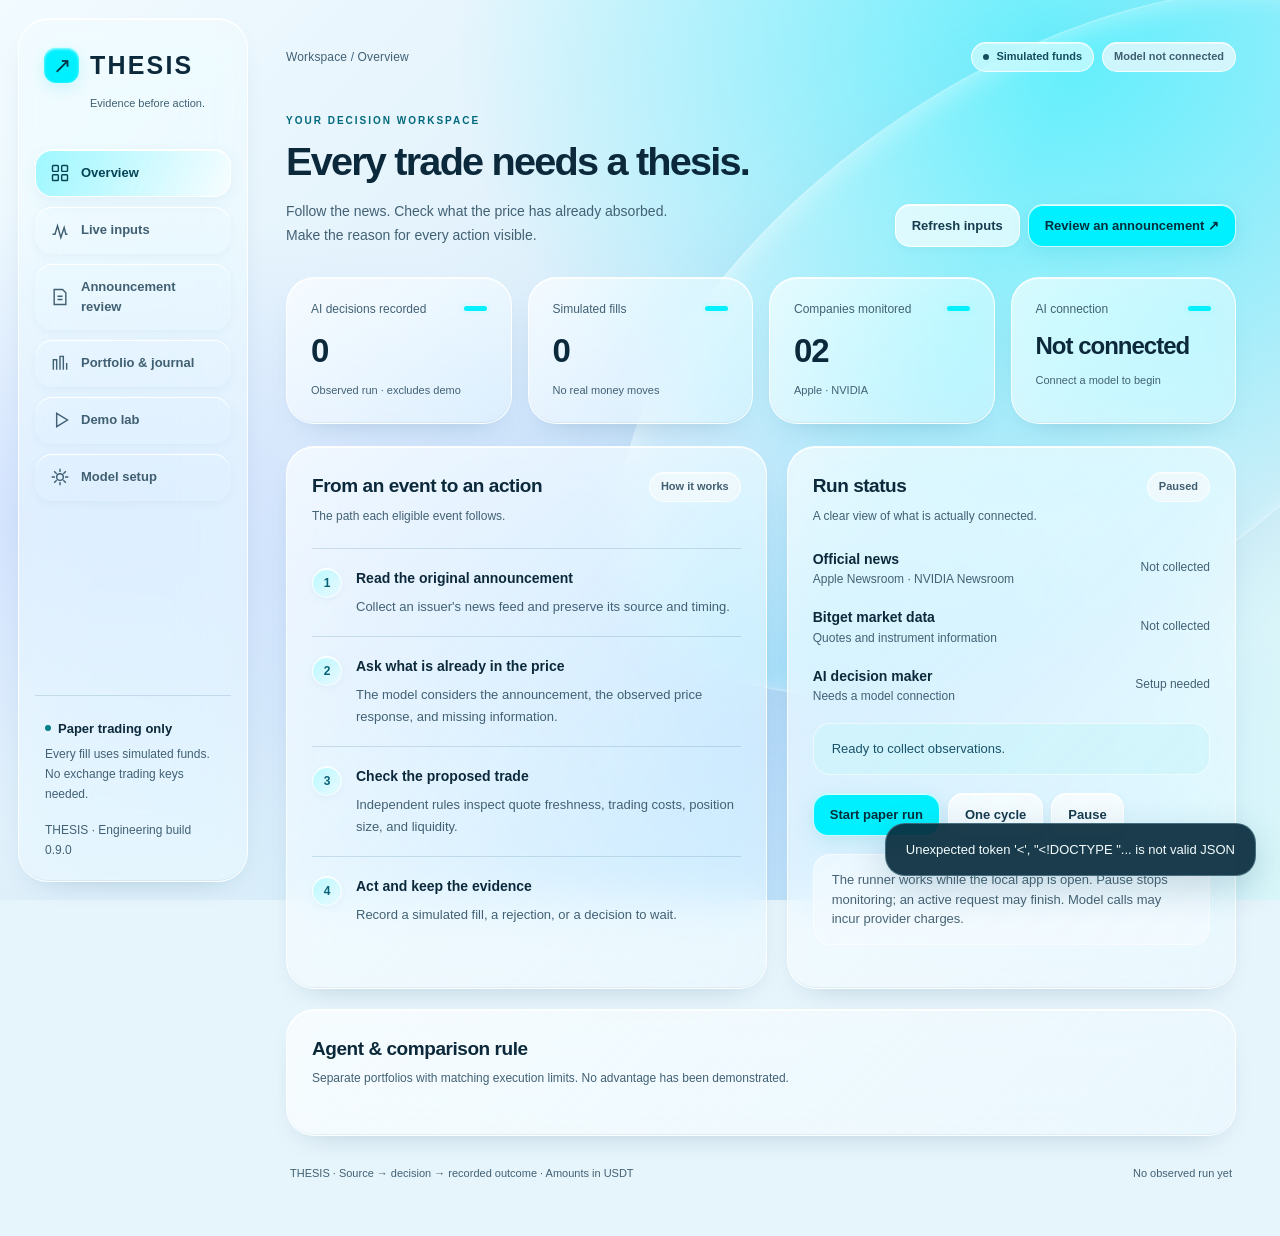
==== commit 7a0273d4: "Add eight-stock research and source reading without an API key Add a shared issuer catalogue, no-mod" ====
--- a/interface.html
+++ b/interface.html
@@ -310,7 +310,7 @@
 <button data-tab="journal"><svg viewBox="0 0 24 24"><path d="M4 20V8h4v12m4 0V4h4v16m4 0V12"/></svg>Portfolio & journal</button>
 <button data-tab="demo"><svg viewBox="0 0 24 24"><path d="m8 4 13 8-13 8Z"/></svg>Demo lab</button>
 <button data-tab="setup"><svg viewBox="0 0 24 24"><circle cx="12" cy="12" r="4"/><path d="M12 2v4m0 12v4M2 12h4m12 0h4M5 5l3 3m8 8 3 3M5 19l3-3M16 8l3-3"/></svg>Model setup</button>
-</nav><div class="side-bottom"><strong>Paper trading only</strong>Every fill uses simulated funds.<br>No exchange trading keys needed.<div style="margin-top:17px">THESIS · Engineering build 0.8.1</div></div></aside>
+</nav><div class="side-bottom"><strong>Paper trading only</strong>Every fill uses simulated funds.<br>No exchange trading keys needed.<div style="margin-top:17px">THESIS · Engineering build 0.9.0</div></div></aside>
 <main class="main">
 <div class="topbar"><span class="crumb">Workspace / <span id="current-page">Overview</span></span><div class="pills"><span class="pill neutral" id="preview-label" hidden>Saved preview</span><span class="pill"><span class="dot"></span>Simulated funds</span><span class="pill neutral" id="model-pill">Model not connected</span></div></div>
 <section id="overview" class="tab-content active">
@@ -324,8 +324,8 @@
 <section id="inputs" class="tab-content"><div class="hero"><div><div class="eyebrow">Original sources · observed prices</div><h1>The inputs behind a decision.</h1><p class="sub">Quote availability, publication times, and trading-session checks remain visible.</p></div><button class="primary" id="inputs-observe" onclick="act('observe')">Refresh inputs</button></div><div class="grid market-grid" id="markets"><div class="card empty">Collect observations to see the available quotes.</div></div><div class="card"><div class="panel-title"><div><h2>Issuer announcements</h2><p class="small">Only new, eligible events enter a paper cycle. Older items remain visible for context.</p></div><span class="pill neutral" id="event-count">0 events</span></div><div id="news"><div class="empty"><strong>No announcements collected yet.</strong>Choose “Refresh inputs” to contact the official news feeds.</div></div></div></section>
 <section id="research" class="tab-content">
 <div class="hero"><div><div class="eyebrow">Original announcement · Source evidence</div><h1>What does the news actually change?</h1><p class="sub">Read the source, assess what it changes, and choose the next evidence to investigate.</p></div><span class="pill">Research only</span></div>
-<div class="card research-provider-card"><div class="panel-title"><div><h2>Research connection</h2><p class="small" id="groq-connection-state" role="status" aria-live="polite">Using the existing model.</p></div><span class="pill neutral">Research only</span></div>
-<details id="groq-connection-details" open><summary>Set up Groq for source briefs and assessments</summary>
+<div class="card research-provider-card"><div class="panel-title"><div><h2>Research is ready</h2><p class="small" id="groq-connection-state" role="status" aria-live="polite">Using the existing model.</p></div><span class="pill neutral">Research only</span></div>
+<details id="groq-connection-details"><summary>Optional online AI connection</summary>
 <form id="groq-form" class="groq-form" autocomplete="off"><div class="field"><label for="groq-key">Groq API key</label><input id="groq-key" type="password" required autocomplete="off" placeholder="Paste your Groq key" spellcheck="false"><small>The key stays in this app session and is cleared from this field after submission. Re-enter it after restarting THESIS.</small></div><button id="groq-connect" class="primary" type="submit">Use Groq for research</button><button id="groq-disconnect" type="button" hidden>Use existing model</button></form>
 <p class="small">Groq receives the collected public issuer passages when you request a source brief or assessment. The paper decision model is separate. Keep your Groq account on the Free plan; THESIS cannot check or change billing.</p></details>
 <p id="groq-pacing" class="small" role="status" aria-live="polite"></p></div>
@@ -338,7 +338,7 @@
 </div>
 <p id="review-search-status" class="small" role="status" aria-live="polite" aria-atomic="true"></p>
 </form>
-<label class="small" for="review-event">Collected from Apple and NVIDIA's official feeds</label><div class="review-picker"><select id="review-event"><option value="">Refresh news to collect announcements</option></select><button class="primary" id="review-start" onclick="startReview()" disabled>Review with AI</button></div><p class="small" id="review-event-note"></p><div class="notice plain">Step 1: review the source. Step 2: use Assess evidence to ask what it changes, what could weaken the idea, and what to check next. Each step makes one model call. Research does not place trades.</div><div id="review-progress" class="notice" role="status" aria-live="polite" hidden></div></div>
+<label class="small" for="review-event">Collected from eight official company feeds</label><div class="review-picker"><select id="review-event"><option value="">Refresh news to collect announcements</option></select><button class="primary" id="review-start" onclick="startReview()" disabled>Review with AI</button></div><p class="small" id="review-event-note"></p><div class="notice plain">Step 1: review the source. Step 2: use Assess evidence to ask what it changes, what could weaken the idea, and what to check next. Each step makes one model call. Research does not place trades.</div><div id="review-progress" class="notice" role="status" aria-live="polite" hidden></div></div>
 <div id="review-displayed-note" class="notice plain" role="status" hidden></div>
 <div class="review-layout"><div id="review-card"><div class="card review-empty"><div class="eyebrow">Evidence before action</div><h2>A useful answer can be “not enough evidence.”</h2><p class="sub">Choose an announcement and start a review. You will see what supports the idea, what challenges it, and what the model cannot conclude.</p><div class="review-empty-steps"><span>01 &nbsp; Read the source</span><span>02 &nbsp; Check the price response</span><span>03 &nbsp; Challenge the conclusion</span></div></div></div><aside class="card review-history"><h2>Saved reviews</h2><p class="small">Kept separately from paper trades.</p><div id="review-history"><p class="empty">No reviews yet.</p></div></aside></div>
 </section>
@@ -365,9 +365,9 @@
 let toastTimer;function toast(text){$('toast').textContent=text;$('toast').style.display='block';clearTimeout(toastTimer);toastTimer=setTimeout(()=>$('toast').style.display='none',6000)}
 async function api(path,data){const response=await fetch(path,data===undefined?{}:{method:'POST',headers:{'Content-Type':'application/json','X-Thesis-Token':csrf},body:JSON.stringify(data)});const result=await response.json();if(!response.ok)throw new Error(result.error || 'Request failed');return result}
 async function act(name){if(isPreview){toast('This is a saved preview. Open the local app to collect data or connect a model.');return}try{await api('/api/'+name,{});await refresh();if(name==='observe')toast('Collecting news and market observations…')}catch(e){toast(e.message)}}
-function renderStatus(data){snapshot=data;const agent=data.ledgers.filter(l=>l.kind==='agent');$('count-decisions').textContent=agent.reduce((a,l)=>a+l.summary.decisions,0);$('count-fills').textContent=agent.reduce((a,l)=>a+l.summary.fills,0);const connected=data.model.configured;$('model-state').textContent=connected?'Configured':'Not connected';$('model-foot').textContent=connected?data.model.name:'Connect a model to begin';$('model-pill').textContent=connected?'Model configured':'Model not connected';$('provider-name').textContent=connected?data.model.name:'Needs a model connection';$('provider-state').textContent=connected?'Configured':'Setup needed';$('news-state').textContent=data.events.length?data.events.length+' collected':'Not collected';$('market-state').textContent=Object.keys(data.markets).length+' available';$('run-status').textContent=data.status;$('run-error').textContent=data.error || '';$('runner-pill').textContent=data.running?'Monitoring':data.busy?'Working…':'Paused';$('last-updated').textContent=data.last_observed?(isPreview?'Saved observation · ':'Last collected · ')+date(data.last_observed):'No observed run yet';for(const id of ['start-btn','cycle-btn'])$(id).disabled=!connected || data.busy || isPreview;$('stop-btn').disabled=!data.running || isPreview;for(const id of ['overview-observe','inputs-observe'])$(id).disabled=data.busy || isPreview;renderMarkets(data);renderNews(data);renderComparison(data);if(typeof renderResearch==='function')renderResearch(data);if(typeof renderJournal==='function')renderJournal(data)}
+function renderStatus(data){snapshot=data;const selector=$('journal-symbol');const choice=selector.value;if(data.stocks){selector.innerHTML='<option value="all">All instruments</option>'+data.stocks.map(s=>`<option value="${esc(s.symbol)}">${esc(s.company)} · ${esc(s.ticker)}</option>`).join('');selector.value=data.stocks.some(s=>s.symbol===choice)?choice:'all';}const agent=data.ledgers.filter(l=>l.kind==='agent');$('count-decisions').textContent=agent.reduce((a,l)=>a+l.summary.decisions,0);$('count-fills').textContent=agent.reduce((a,l)=>a+l.summary.fills,0);const connected=data.model.configured;$('model-state').textContent=connected?'Configured':'Not connected';$('model-foot').textContent=connected?data.model.name:'Connect a model to begin';$('model-pill').textContent=connected?'Model configured':'Model not connected';$('provider-name').textContent=connected?data.model.name:'Needs a model connection';$('provider-state').textContent=connected?'Configured':'Setup needed';$('news-state').textContent=data.events.length?data.events.length+' collected':'Not collected';$('market-state').textContent=Object.keys(data.markets).length+' available';$('run-status').textContent=data.status;$('run-error').textContent=data.error || '';$('runner-pill').textContent=data.running?'Monitoring':data.busy?'Working…':'Paused';$('last-updated').textContent=data.last_observed?(isPreview?'Saved observation · ':'Last collected · ')+date(data.last_observed):'No observed run yet';for(const id of ['start-btn','cycle-btn'])$(id).disabled=!connected || data.busy || isPreview;$('stop-btn').disabled=!data.running || isPreview;for(const id of ['overview-observe','inputs-observe'])$(id).disabled=data.busy || isPreview;renderMarkets(data);renderNews(data);renderComparison(data);if(typeof renderResearch==='function')renderResearch(data);if(typeof renderJournal==='function')renderJournal(data)}
 function renderMarkets(data){const rows=Object.values(data.markets);if(!rows.length)return;const now=Date.now()/1000;$('markets').innerHTML=rows.map(m=>{const q=m.quote;const stale=now-q.timestamp>15;return `<div class="card"><div class="panel-title"><div class="market-name"><span class="ticker-icon">${esc(m.company[0])}</span><div><h2>${esc(m.company)}</h2><span class="small">${esc(m.symbol)}</span></div></div><span class="pill ${stale?'warning':'neutral'}">${isPreview?'Saved quote':stale?'Quote expired':'Recent quote'}</span></div><div class="quote-row"><div><span class="quote-label">Best bid</span><span class="quote-price">${money(q.bid)}</span></div><div><span class="quote-label">Best ask</span><span class="quote-price">${money(q.ask)}</span></div><div><span class="quote-label">Spread</span><span class="quote-price">${((q.ask-q.bid)/((q.ask+q.bid)/2)*10000).toFixed(1)}<span style="font-size:12px"> bps</span></span></div></div><div class="list-row small"><span>Displayed bid / ask size</span><span>${q.bid_size} / ${q.ask_size}</span></div><div class="notice ${m.session.tradable?'':'warning'}" style="margin-bottom:0">${esc(m.session.reason)}</div><p class="small" style="margin-top:12px">Observed ${date(q.collected_at || q.timestamp)}</p></div>`}).join('')}
-function renderNews(data){$('event-count').textContent=data.events.length+' events';if(!data.events.length)return;$('news').innerHTML=data.events.map(e=>`<div class="feed-item"><span class="pill neutral">${e.symbol==='RAAPLUSDT'?'Apple':'NVIDIA'}</span><div><a href="${esc(e.url)}" target="_blank" rel="noopener noreferrer">${esc(e.title)} ↗</a><p>${esc(e.evidence_scope)} · ${Date.now()/1000-e.published_at>3600?'Outside the 1-hour entry window':'Within the event age window'}</p></div><div class="feed-time">Published ${date(e.published_at)}<br>Observed ${date(e.observed_at)}</div></div>`).join('')}
+function renderNews(data){$('event-count').textContent=data.events.length+' events';if(!data.events.length)return;$('news').innerHTML=data.events.map(e=>`<div class="feed-item"><span class="pill neutral">${esc(stockName(e.symbol))}</span><div><a href="${esc(e.url)}" target="_blank" rel="noopener noreferrer">${esc(e.title)} ↗</a><p>${esc(e.evidence_scope)} · ${Date.now()/1000-e.published_at>3600?'Outside the 1-hour entry window':'Within the event age window'}</p></div><div class="feed-time">Published ${date(e.published_at)}<br>Observed ${date(e.observed_at)}</div></div>`).join('')}
 function renderComparison(data){const rows=data.ledgers;$('comparison').innerHTML=`<div class="table-wrap"><table><thead><tr><th>Instrument</th><th>Decision maker</th><th>Decisions</th><th>Fills</th><th>Paper equity</th><th>Charged fees</th><th></th></tr></thead><tbody>${rows.map(l=>`<tr><td>${esc(l.symbol)}</td><td>${l.kind==='agent'?'THESIS agent':'Fixed rule'}</td><td>${l.summary.decisions}</td><td>${l.summary.fills}</td><td>${money(l.summary.equity)}</td><td>${money(l.summary.fees)}</td><td>${!isPreview?`<a href="/api/export?symbol=${encodeURIComponent(l.symbol)}&kind=${l.kind}" target="_blank" rel="noopener">Record ↗</a>`:'—'}</td></tr>`).join('')}</tbody></table></div>`}
 function renderDemo(){if(!demos)return;$('scenarios').innerHTML=demos.scenarios.map((s,i)=>`<button class="scenario ${i===selected?'active':''}" onclick="selectScenario(${i})"><span class="scenario-index">0${i+1}</span><span><strong>${esc(s.title)}</strong><span class="state">${stateLabel(s.result.status)}</span></span></button>`).join('');const s=demos.scenarios[selected],r=s.result,d=r.decision,q=r.packet.quote,f=r.fill;let action=r.status==='blocked'?'Blocked':d?.action==='hold'?'Wait':f?.side==='sell'?'Sell':'Buy';$('demo-detail').innerHTML=`<div class="panel-title"><div><div class="eyebrow">Scenario 0${selected+1} / 06</div><h2>${esc(s.title)}</h2></div><span class="pill ${r.status==='blocked'?'warning':'neutral'}">${stateLabel(r.status)}</span></div><div class="decision-head"><span class="decision-word">${action}</span><span class="pill neutral">DEMO_STOCK</span></div><p class="demo-note">${esc(s.note)}</p><div class="divider"></div><div class="evidence-line"><span class="label">The input</span><span>Synthetic issuer announcement; bid ${money(q.bid)}, ask ${money(q.ask)}.</span></div><div class="evidence-line"><span class="label">Decision basis</span><span>${esc(d?.thesis || 'Input validation prevented a decision from being accepted.')}</span></div><div class="evidence-line"><span class="label">Execution check</span><span>${esc(r.reason)}</span></div><div class="grid demo-metrics"><div class="metric-mini"><span>Fill value</span><strong>${f?money(f.notional):'No fill'}</strong></div><div class="metric-mini"><span>Fee charged</span><strong>${f?money(f.fee):'—'}</strong></div><div class="metric-mini"><span>Remaining holdings</span><strong>${r.after.quantity.toFixed(4)}</strong></div></div><p class="small" style="margin-top:20px">Each outcome was produced by the paper executor. The proposed decisions were scripted for this demonstration.</p>`}
 function selectScenario(i){selected=i;renderDemo()}
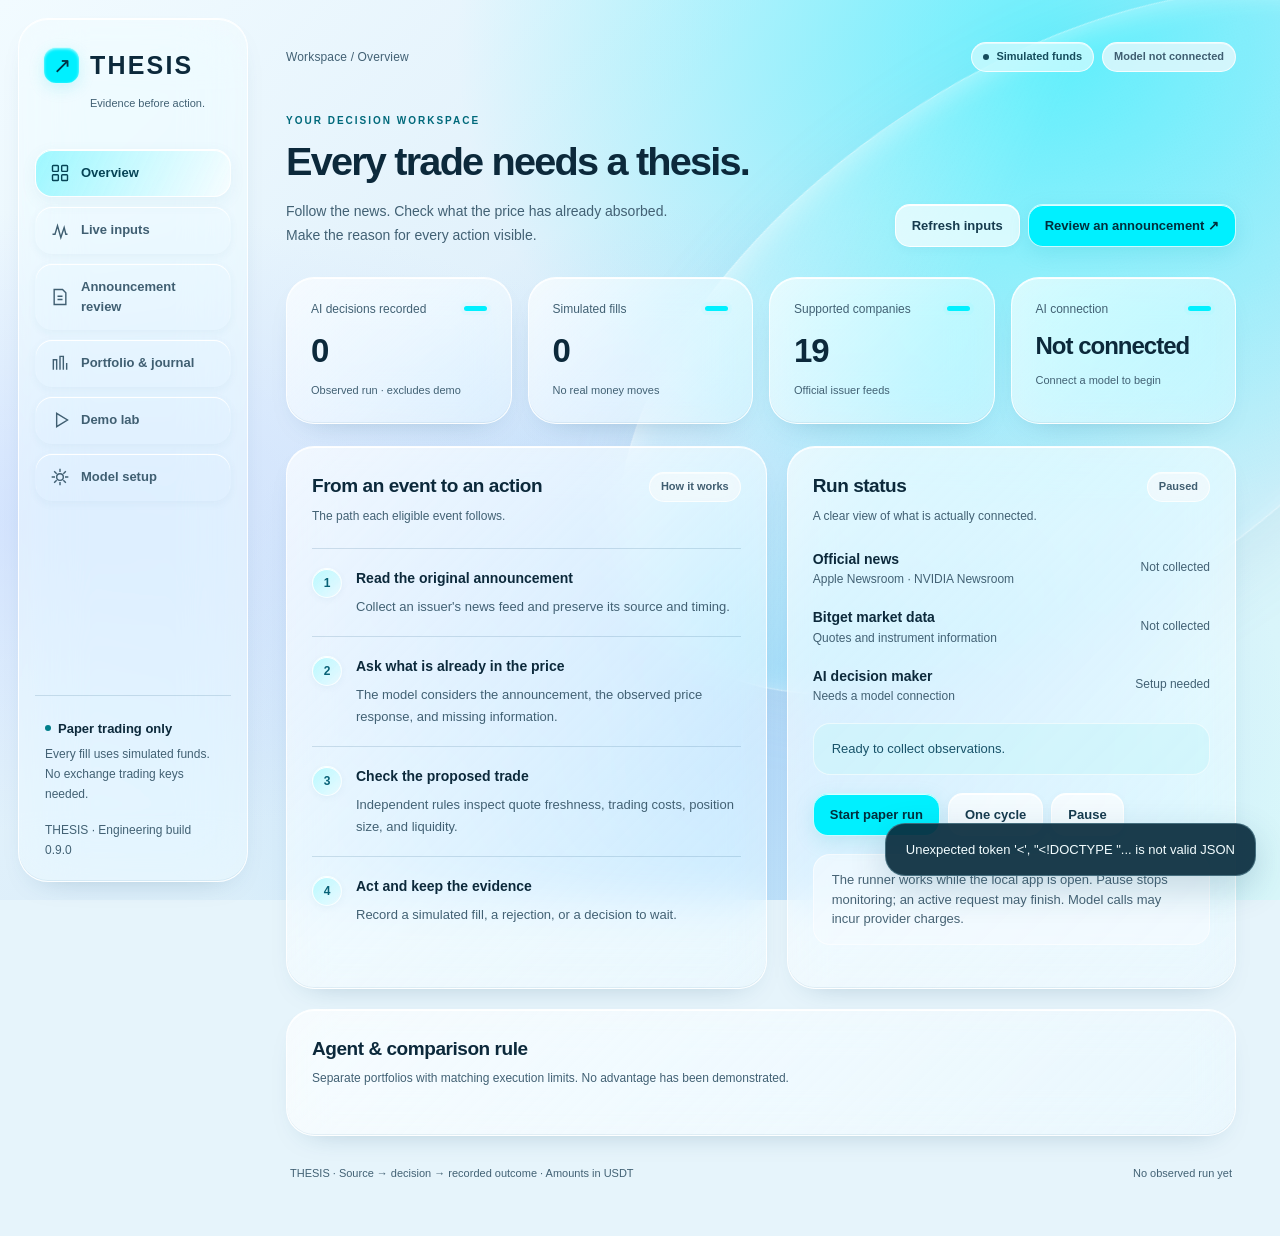
==== commit 55780356: "Expand research to 19 stocks and add bundled company logos Add Alphabet/Google, Netflix, Coinbase, S" ====
--- a/interface.html
+++ b/interface.html
@@ -315,7 +315,7 @@
 <div class="topbar"><span class="crumb">Workspace / <span id="current-page">Overview</span></span><div class="pills"><span class="pill neutral" id="preview-label" hidden>Saved preview</span><span class="pill"><span class="dot"></span>Simulated funds</span><span class="pill neutral" id="model-pill">Model not connected</span></div></div>
 <section id="overview" class="tab-content active">
 <div class="hero"><div><div class="eyebrow">Your decision workspace</div><h1>Every trade needs a thesis.</h1><p class="sub">Follow the news. Check what the price has already absorbed.<br>Make the reason for every action visible.</p></div><div class="actions"><button id="overview-observe" onclick="act('observe')">Refresh inputs</button><button class="primary" onclick="go('research')">Review an announcement <span aria-hidden="true">↗</span></button></div></div>
-<div class="grid stats"><div class="card"><div class="stat-label">AI decisions recorded</div><div class="stat-value" id="count-decisions">0</div><div class="stat-foot">Observed run · excludes demo</div></div><div class="card"><div class="stat-label">Simulated fills</div><div class="stat-value" id="count-fills">0</div><div class="stat-foot">No real money moves</div></div><div class="card"><div class="stat-label">Companies monitored</div><div class="stat-value">02</div><div class="stat-foot">Apple · NVIDIA</div></div><div class="card"><div class="stat-label">AI connection</div><div class="stat-value" id="model-state" style="font-size:24px">Not connected</div><div class="stat-foot" id="model-foot">Connect a model to begin</div></div></div>
+<div class="grid stats"><div class="card"><div class="stat-label">AI decisions recorded</div><div class="stat-value" id="count-decisions">0</div><div class="stat-foot">Observed run · excludes demo</div></div><div class="card"><div class="stat-label">Simulated fills</div><div class="stat-value" id="count-fills">0</div><div class="stat-foot">No real money moves</div></div><div class="card"><div class="stat-label">Supported companies</div><div class="stat-value" id="company-count">19</div><div class="stat-foot">Official issuer feeds</div></div><div class="card"><div class="stat-label">AI connection</div><div class="stat-value" id="model-state" style="font-size:24px">Not connected</div><div class="stat-foot" id="model-foot">Connect a model to begin</div></div></div>
 <div class="grid two-col"><div class="card"><div class="panel-title"><div><h2>From an event to an action</h2><p class="small">The path each eligible event follows.</p></div><span class="pill neutral">How it works</span></div>
 <div class="step"><span class="step-number">1</span><div><h3>Read the original announcement</h3><p>Collect an issuer's news feed and preserve its source and timing.</p></div></div><div class="step"><span class="step-number">2</span><div><h3>Ask what is already in the price</h3><p>The model considers the announcement, the observed price response, and missing information.</p></div></div><div class="step"><span class="step-number">3</span><div><h3>Check the proposed trade</h3><p>Independent rules inspect quote freshness, trading costs, position size, and liquidity.</p></div></div><div class="step"><span class="step-number">4</span><div><h3>Act and keep the evidence</h3><p>Record a simulated fill, a rejection, or a decision to wait.</p></div></div></div>
 <div class="card"><div class="panel-title"><div><h2>Run status</h2><p class="small">A clear view of what is actually connected.</p></div><span class="pill neutral" id="runner-pill">Paused</span></div><div class="inline-list"><div class="list-row"><div><strong>Official news</strong><p>Apple Newsroom · NVIDIA Newsroom</p></div><span id="news-state" class="small">Not collected</span></div><div class="list-row"><div><strong>Bitget market data</strong><p>Quotes and instrument information</p></div><span id="market-state" class="small">Not collected</span></div><div class="list-row"><div><strong>AI decision maker</strong><p id="provider-name">Needs a model connection</p></div><span id="provider-state" class="small">Setup needed</span></div></div><div class="notice" id="run-status">Ready to collect observations.</div><p class="small" id="run-error"></p><div class="actions" style="margin-top:18px"><button class="primary" id="start-btn" onclick="act('start')">Start paper run</button><button id="cycle-btn" onclick="act('cycle')">One cycle</button><button id="stop-btn" onclick="act('stop')">Pause</button></div><div class="notice plain">The runner works while the local app is open. Pause stops monitoring; an active request may finish. Model calls may incur provider charges.</div></div></div>
@@ -338,7 +338,7 @@
 </div>
 <p id="review-search-status" class="small" role="status" aria-live="polite" aria-atomic="true"></p>
 </form>
-<label class="small" for="review-event">Collected from eight official company feeds</label><div class="review-picker"><select id="review-event"><option value="">Refresh news to collect announcements</option></select><button class="primary" id="review-start" onclick="startReview()" disabled>Review with AI</button></div><p class="small" id="review-event-note"></p><div class="notice plain">Step 1: review the source. Step 2: use Assess evidence to ask what it changes, what could weaken the idea, and what to check next. Each step makes one model call. Research does not place trades.</div><div id="review-progress" class="notice" role="status" aria-live="polite" hidden></div></div>
+<label class="small" for="review-event">Collected from official company feeds</label><div class="review-picker"><select id="review-event"><option value="">Refresh news to collect announcements</option></select><button class="primary" id="review-start" onclick="startReview()" disabled>Review with AI</button></div><p class="small" id="review-event-note"></p><div class="notice plain">Step 1: review the source. Step 2: use Assess evidence to ask what it changes, what could weaken the idea, and what to check next. Each step makes one model call. Research does not place trades.</div><div id="review-progress" class="notice" role="status" aria-live="polite" hidden></div></div>
 <div id="review-displayed-note" class="notice plain" role="status" hidden></div>
 <div class="review-layout"><div id="review-card"><div class="card review-empty"><div class="eyebrow">Evidence before action</div><h2>A useful answer can be “not enough evidence.”</h2><p class="sub">Choose an announcement and start a review. You will see what supports the idea, what challenges it, and what the model cannot conclude.</p><div class="review-empty-steps"><span>01 &nbsp; Read the source</span><span>02 &nbsp; Check the price response</span><span>03 &nbsp; Challenge the conclusion</span></div></div></div><aside class="card review-history"><h2>Saved reviews</h2><p class="small">Kept separately from paper trades.</p><div id="review-history"><p class="empty">No reviews yet.</p></div></aside></div>
 </section>
@@ -365,8 +365,8 @@
 let toastTimer;function toast(text){$('toast').textContent=text;$('toast').style.display='block';clearTimeout(toastTimer);toastTimer=setTimeout(()=>$('toast').style.display='none',6000)}
 async function api(path,data){const response=await fetch(path,data===undefined?{}:{method:'POST',headers:{'Content-Type':'application/json','X-Thesis-Token':csrf},body:JSON.stringify(data)});const result=await response.json();if(!response.ok)throw new Error(result.error || 'Request failed');return result}
 async function act(name){if(isPreview){toast('This is a saved preview. Open the local app to collect data or connect a model.');return}try{await api('/api/'+name,{});await refresh();if(name==='observe')toast('Collecting news and market observations…')}catch(e){toast(e.message)}}
-function renderStatus(data){snapshot=data;const selector=$('journal-symbol');const choice=selector.value;if(data.stocks){selector.innerHTML='<option value="all">All instruments</option>'+data.stocks.map(s=>`<option value="${esc(s.symbol)}">${esc(s.company)} · ${esc(s.ticker)}</option>`).join('');selector.value=data.stocks.some(s=>s.symbol===choice)?choice:'all';}const agent=data.ledgers.filter(l=>l.kind==='agent');$('count-decisions').textContent=agent.reduce((a,l)=>a+l.summary.decisions,0);$('count-fills').textContent=agent.reduce((a,l)=>a+l.summary.fills,0);const connected=data.model.configured;$('model-state').textContent=connected?'Configured':'Not connected';$('model-foot').textContent=connected?data.model.name:'Connect a model to begin';$('model-pill').textContent=connected?'Model configured':'Model not connected';$('provider-name').textContent=connected?data.model.name:'Needs a model connection';$('provider-state').textContent=connected?'Configured':'Setup needed';$('news-state').textContent=data.events.length?data.events.length+' collected':'Not collected';$('market-state').textContent=Object.keys(data.markets).length+' available';$('run-status').textContent=data.status;$('run-error').textContent=data.error || '';$('runner-pill').textContent=data.running?'Monitoring':data.busy?'Working…':'Paused';$('last-updated').textContent=data.last_observed?(isPreview?'Saved observation · ':'Last collected · ')+date(data.last_observed):'No observed run yet';for(const id of ['start-btn','cycle-btn'])$(id).disabled=!connected || data.busy || isPreview;$('stop-btn').disabled=!data.running || isPreview;for(const id of ['overview-observe','inputs-observe'])$(id).disabled=data.busy || isPreview;renderMarkets(data);renderNews(data);renderComparison(data);if(typeof renderResearch==='function')renderResearch(data);if(typeof renderJournal==='function')renderJournal(data)}
-function renderMarkets(data){const rows=Object.values(data.markets);if(!rows.length)return;const now=Date.now()/1000;$('markets').innerHTML=rows.map(m=>{const q=m.quote;const stale=now-q.timestamp>15;return `<div class="card"><div class="panel-title"><div class="market-name"><span class="ticker-icon">${esc(m.company[0])}</span><div><h2>${esc(m.company)}</h2><span class="small">${esc(m.symbol)}</span></div></div><span class="pill ${stale?'warning':'neutral'}">${isPreview?'Saved quote':stale?'Quote expired':'Recent quote'}</span></div><div class="quote-row"><div><span class="quote-label">Best bid</span><span class="quote-price">${money(q.bid)}</span></div><div><span class="quote-label">Best ask</span><span class="quote-price">${money(q.ask)}</span></div><div><span class="quote-label">Spread</span><span class="quote-price">${((q.ask-q.bid)/((q.ask+q.bid)/2)*10000).toFixed(1)}<span style="font-size:12px"> bps</span></span></div></div><div class="list-row small"><span>Displayed bid / ask size</span><span>${q.bid_size} / ${q.ask_size}</span></div><div class="notice ${m.session.tradable?'':'warning'}" style="margin-bottom:0">${esc(m.session.reason)}</div><p class="small" style="margin-top:12px">Observed ${date(q.collected_at || q.timestamp)}</p></div>`}).join('')}
+function renderStatus(data){snapshot=data;$('company-count').textContent=data.stocks?.length||Object.keys(data.markets).length;const selector=$('journal-symbol');const choice=selector.value;if(data.stocks){selector.innerHTML='<option value="all">All instruments</option>'+data.stocks.map(s=>`<option value="${esc(s.symbol)}">${esc(s.company)} · ${esc(s.ticker)}</option>`).join('');selector.value=data.stocks.some(s=>s.symbol===choice)?choice:'all';}const agent=data.ledgers.filter(l=>l.kind==='agent');$('count-decisions').textContent=agent.reduce((a,l)=>a+l.summary.decisions,0);$('count-fills').textContent=agent.reduce((a,l)=>a+l.summary.fills,0);const connected=data.model.configured;$('model-state').textContent=connected?'Configured':'Not connected';$('model-foot').textContent=connected?data.model.name:'Connect a model to begin';$('model-pill').textContent=connected?'Model configured':'Model not connected';$('provider-name').textContent=connected?data.model.name:'Needs a model connection';$('provider-state').textContent=connected?'Configured':'Setup needed';$('news-state').textContent=data.events.length?data.events.length+' collected':'Not collected';$('market-state').textContent=Object.keys(data.markets).length+' available';$('run-status').textContent=data.status;$('run-error').textContent=data.error || '';$('runner-pill').textContent=data.running?'Monitoring':data.busy?'Working…':'Paused';$('last-updated').textContent=data.last_observed?(isPreview?'Saved observation · ':'Last collected · ')+date(data.last_observed):'No observed run yet';for(const id of ['start-btn','cycle-btn'])$(id).disabled=!connected || data.busy || isPreview;$('stop-btn').disabled=!data.running || isPreview;for(const id of ['overview-observe','inputs-observe'])$(id).disabled=data.busy || isPreview;renderMarkets(data);renderNews(data);renderComparison(data);if(typeof renderResearch==='function')renderResearch(data);if(typeof renderJournal==='function')renderJournal(data)}
+function renderMarkets(data){const rows=Object.values(data.markets);if(!rows.length)return;const now=Date.now()/1000;$('markets').innerHTML=rows.map(m=>{const q=m.quote;const stale=now-q.timestamp>15;return `<div class="card"><div class="panel-title"><div class="market-name"><span class="ticker-icon">${(()=>{const logo=data.stocks?.find(s=>s.symbol===m.symbol)?.logo;return /^\/logos\/[A-Z0-9]+\.(png|svg)$/.test(logo||'')?`<img src="${esc(logo)}" alt="" width="30" height="30" style="object-fit:contain">`:esc(m.company[0])})()}</span><div><h2>${esc(m.company)}</h2><span class="small">${esc(m.symbol)}</span></div></div><span class="pill ${stale?'warning':'neutral'}">${isPreview?'Saved quote':stale?'Quote expired':'Recent quote'}</span></div><div class="quote-row"><div><span class="quote-label">Best bid</span><span class="quote-price">${money(q.bid)}</span></div><div><span class="quote-label">Best ask</span><span class="quote-price">${money(q.ask)}</span></div><div><span class="quote-label">Spread</span><span class="quote-price">${((q.ask-q.bid)/((q.ask+q.bid)/2)*10000).toFixed(1)}<span style="font-size:12px"> bps</span></span></div></div><div class="list-row small"><span>Displayed bid / ask size</span><span>${q.bid_size} / ${q.ask_size}</span></div><div class="notice ${m.session.tradable?'':'warning'}" style="margin-bottom:0">${esc(m.session.reason)}</div><p class="small" style="margin-top:12px">Observed ${date(q.collected_at || q.timestamp)}</p></div>`}).join('')}
 function renderNews(data){$('event-count').textContent=data.events.length+' events';if(!data.events.length)return;$('news').innerHTML=data.events.map(e=>`<div class="feed-item"><span class="pill neutral">${esc(stockName(e.symbol))}</span><div><a href="${esc(e.url)}" target="_blank" rel="noopener noreferrer">${esc(e.title)} ↗</a><p>${esc(e.evidence_scope)} · ${Date.now()/1000-e.published_at>3600?'Outside the 1-hour entry window':'Within the event age window'}</p></div><div class="feed-time">Published ${date(e.published_at)}<br>Observed ${date(e.observed_at)}</div></div>`).join('')}
 function renderComparison(data){const rows=data.ledgers;$('comparison').innerHTML=`<div class="table-wrap"><table><thead><tr><th>Instrument</th><th>Decision maker</th><th>Decisions</th><th>Fills</th><th>Paper equity</th><th>Charged fees</th><th></th></tr></thead><tbody>${rows.map(l=>`<tr><td>${esc(l.symbol)}</td><td>${l.kind==='agent'?'THESIS agent':'Fixed rule'}</td><td>${l.summary.decisions}</td><td>${l.summary.fills}</td><td>${money(l.summary.equity)}</td><td>${money(l.summary.fees)}</td><td>${!isPreview?`<a href="/api/export?symbol=${encodeURIComponent(l.symbol)}&kind=${l.kind}" target="_blank" rel="noopener">Record ↗</a>`:'—'}</td></tr>`).join('')}</tbody></table></div>`}
 function renderDemo(){if(!demos)return;$('scenarios').innerHTML=demos.scenarios.map((s,i)=>`<button class="scenario ${i===selected?'active':''}" onclick="selectScenario(${i})"><span class="scenario-index">0${i+1}</span><span><strong>${esc(s.title)}</strong><span class="state">${stateLabel(s.result.status)}</span></span></button>`).join('');const s=demos.scenarios[selected],r=s.result,d=r.decision,q=r.packet.quote,f=r.fill;let action=r.status==='blocked'?'Blocked':d?.action==='hold'?'Wait':f?.side==='sell'?'Sell':'Buy';$('demo-detail').innerHTML=`<div class="panel-title"><div><div class="eyebrow">Scenario 0${selected+1} / 06</div><h2>${esc(s.title)}</h2></div><span class="pill ${r.status==='blocked'?'warning':'neutral'}">${stateLabel(r.status)}</span></div><div class="decision-head"><span class="decision-word">${action}</span><span class="pill neutral">DEMO_STOCK</span></div><p class="demo-note">${esc(s.note)}</p><div class="divider"></div><div class="evidence-line"><span class="label">The input</span><span>Synthetic issuer announcement; bid ${money(q.bid)}, ask ${money(q.ask)}.</span></div><div class="evidence-line"><span class="label">Decision basis</span><span>${esc(d?.thesis || 'Input validation prevented a decision from being accepted.')}</span></div><div class="evidence-line"><span class="label">Execution check</span><span>${esc(r.reason)}</span></div><div class="grid demo-metrics"><div class="metric-mini"><span>Fill value</span><strong>${f?money(f.notional):'No fill'}</strong></div><div class="metric-mini"><span>Fee charged</span><strong>${f?money(f.fee):'—'}</strong></div><div class="metric-mini"><span>Remaining holdings</span><strong>${r.after.quantity.toFixed(4)}</strong></div></div><p class="small" style="margin-top:20px">Each outcome was produced by the paper executor. The proposed decisions were scripted for this demonstration.</p>`}
